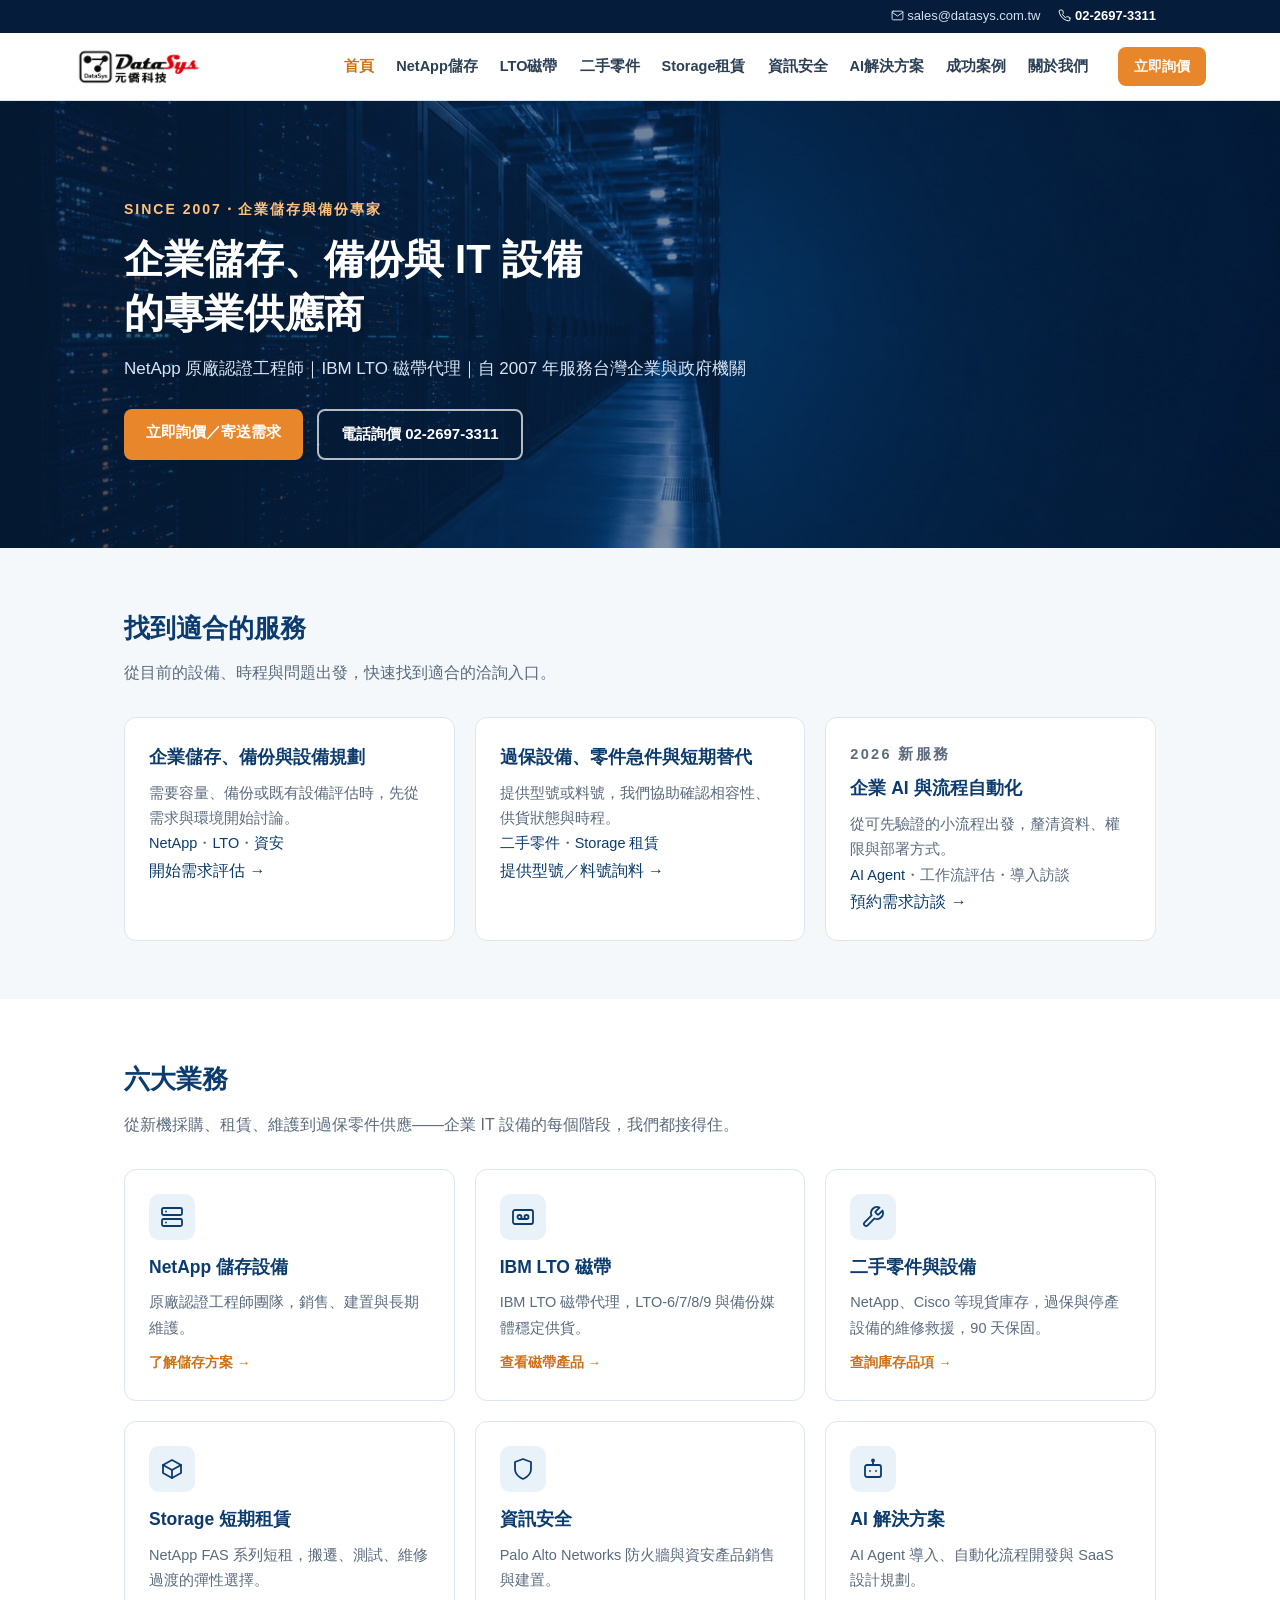
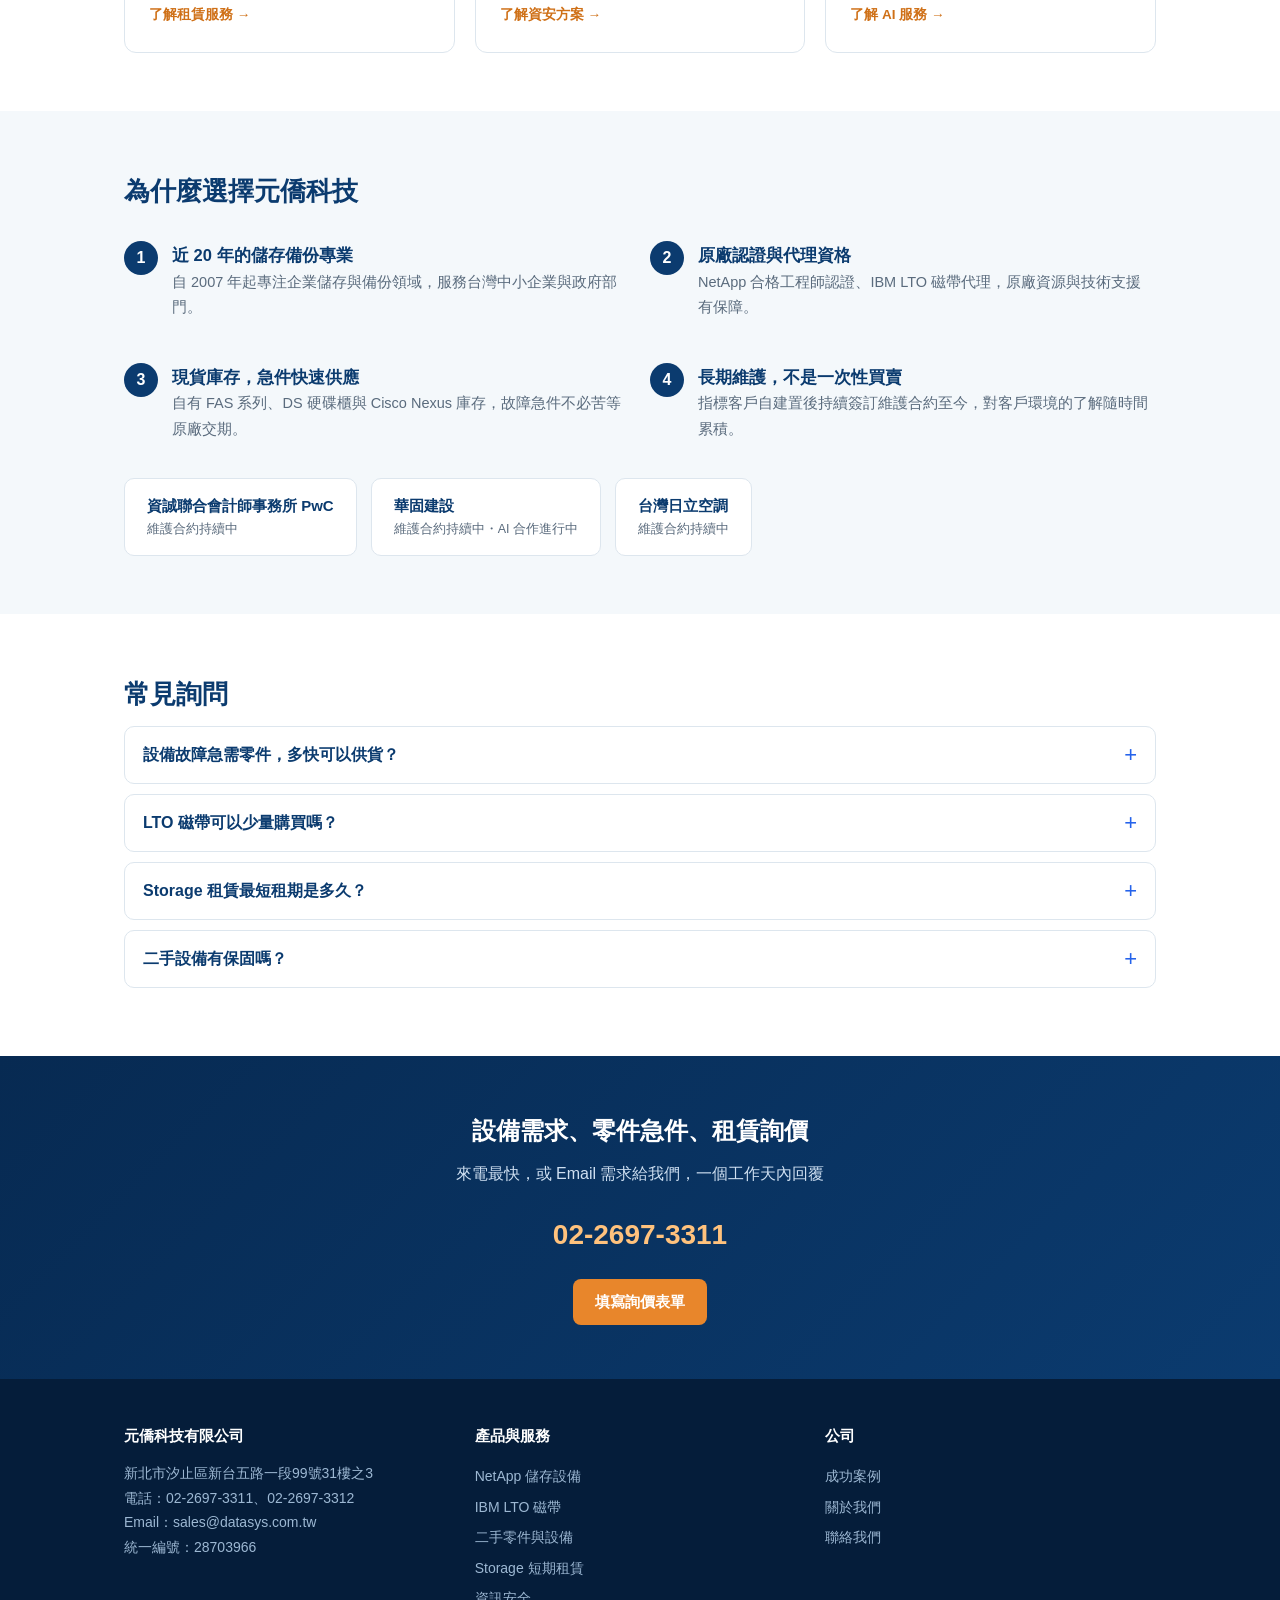
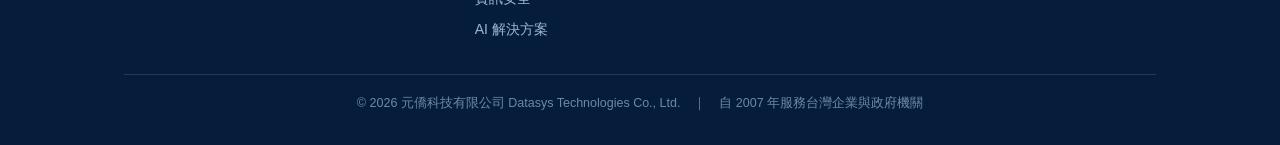
==== site/index.html @ 3d048196 "feat: add inquiry funnel and SEO foundations" ====
<!DOCTYPE html>
<html lang="zh-Hant">
<head>
<meta charset="utf-8">
<meta name="viewport" content="width=device-width,initial-scale=1">
<title>元僑科技｜NetApp 儲存、IBM LTO 磁帶、二手伺服器零件與 Storage 租賃</title>
<meta name="description" content="元僑科技自 2007 年起提供 NetApp 儲存設備、IBM LTO 磁帶與 Palo Alto Networks 資安產品，並供應二手零件與 NetApp FAS 短期租賃。詢價專線 02-2697-3311。">
<link rel="stylesheet" href="style.css">
<link rel="canonical" href="https://www.datasys.com.tw/">
</head>
<body>
<header>
<div class="topbar"><div class="wrap"><span><svg class="i" viewBox="0 0 24 24" fill="none" stroke="currentColor" stroke-width="1.8" stroke-linecap="round" stroke-linejoin="round"><rect x="2" y="4" width="20" height="16" rx="2"/><path d="m22 6-10 7L2 6"/></svg> sales@datasys.com.tw</span><a href="tel:0226973311"><svg class="i" viewBox="0 0 24 24" fill="none" stroke="currentColor" stroke-width="1.8" stroke-linecap="round" stroke-linejoin="round"><path d="M22 16.9v3a2 2 0 0 1-2.2 2 19.8 19.8 0 0 1-8.6-3.1 19.5 19.5 0 0 1-6-6A19.8 19.8 0 0 1 2.1 4.2 2 2 0 0 1 4.1 2h3a2 2 0 0 1 2 1.7c.1 1 .4 2 .7 2.9a2 2 0 0 1-.5 2.1L8.1 9.9a16 16 0 0 0 6 6l1.2-1.2a2 2 0 0 1 2.1-.5c.9.3 1.9.6 2.9.7a2 2 0 0 1 1.7 2z"/></svg> 02-2697-3311</a></div></div>
<div class="navrow">
  <a class="logo" href="index.html" aria-label="元僑科技首頁"><img src="image/datasys-logo.png" alt="元僑科技 DataSys" width="130"></a>
  <nav><a href="index.html" class="on">首頁</a><a href="netapp.html" class="">NetApp儲存</a><a href="lto.html" class="">LTO磁帶</a><a href="parts.html" class="">二手零件</a><a href="rental.html" class="">Storage租賃</a><a href="security.html" class="">資訊安全</a><a href="ai.html" class="">AI解決方案</a><a href="cases.html" class="">成功案例</a><a href="about.html" class="">關於我們</a></nav>
  <button class="burger" aria-label="開啟選單" onclick="this.closest('header').querySelector('nav').classList.toggle('open')"><svg class="i" viewBox="0 0 24 24" fill="none" stroke="currentColor" stroke-width="1.8" stroke-linecap="round" stroke-linejoin="round"><path d="M4 6h16M4 12h16M4 18h16"/></svg></button>
  <a class="btn sm" href="contact.html">立即詢價</a>
</div>
</header>

<section class="hero hero-home"><div class="wrap">
<p class="kicker">SINCE 2007・企業儲存與備份專家</p>
<h1>企業儲存、備份與 IT 設備<br>的專業供應商</h1>
<p class="lead">NetApp 原廠認證工程師｜IBM LTO 磁帶代理｜自 2007 年服務台灣企業與政府機關</p>
<div class="cta-row"><a class="btn" data-track-cta data-cta-location="hero" href="contact.html">立即詢價／寄送需求</a><a class="btn ghost" data-cta-location="hero" href="tel:0226973311">電話詢價 02-2697-3311</a></div>
</div></section>

<section class="sec soft"><div class="wrap"><h2>找到適合的服務</h2><p class="sub">從目前的設備、時程與問題出發，快速找到適合的洽詢入口。</p><div class="grid g3">
<article class="card"><h3>企業儲存、備份與設備規劃</h3><p>需要容量、備份或既有設備評估時，先從需求與環境開始討論。</p><p><a href="netapp.html">NetApp</a>・<a href="lto.html">LTO</a>・<a href="security.html">資安</a></p><a class="more" href="contact.html?service=netapp" data-track-cta data-service="netapp">開始需求評估 →</a></article>
<article class="card"><h3>過保設備、零件急件與短期替代</h3><p>提供型號或料號，我們協助確認相容性、供貨狀態與時程。</p><p><a href="parts.html">二手零件</a>・<a href="rental.html">Storage 租賃</a></p><a class="more" href="contact.html?service=parts" data-track-cta data-service="parts">提供型號／料號詢料 →</a></article>
<article class="card"><p class="eyebrow">2026 新服務</p><h3>企業 AI 與流程自動化</h3><p>從可先驗證的小流程出發，釐清資料、權限與部署方式。</p><p><a href="ai.html">AI Agent</a>・工作流評估・導入訪談</p><a class="more" href="contact.html?service=ai" data-track-cta data-service="ai">預約需求訪談 →</a></article>
</div></div></section>

<section class="sec"><div class="wrap">
<h2>六大業務</h2><p class="sub">從新機採購、租賃、維護到過保零件供應——企業 IT 設備的每個階段，我們都接得住。</p>
<div class="grid g3">
<a class="card" href="netapp.html"><div class="ico"><svg class="i" viewBox="0 0 24 24" fill="none" stroke="currentColor" stroke-width="1.8" stroke-linecap="round" stroke-linejoin="round"><rect x="2" y="3" width="20" height="7" rx="1.5"/><rect x="2" y="14" width="20" height="7" rx="1.5"/><path d="M6 6.5h.01M6 17.5h.01"/></svg></div><h3>NetApp 儲存設備</h3><p>原廠認證工程師團隊，銷售、建置與長期維護。</p><span class="more">了解儲存方案 →</span></a>
<a class="card" href="lto.html"><div class="ico"><svg class="i" viewBox="0 0 24 24" fill="none" stroke="currentColor" stroke-width="1.8" stroke-linecap="round" stroke-linejoin="round"><rect x="2" y="5" width="20" height="14" rx="2"/><circle cx="8.5" cy="12" r="2"/><circle cx="15.5" cy="12" r="2"/><path d="M8.5 14h7"/></svg></div><h3>IBM LTO 磁帶</h3><p>IBM LTO 磁帶代理，LTO-6/7/8/9 與備份媒體穩定供貨。</p><span class="more">查看磁帶產品 →</span></a>
<a class="card" href="parts.html"><div class="ico"><svg class="i" viewBox="0 0 24 24" fill="none" stroke="currentColor" stroke-width="1.8" stroke-linecap="round" stroke-linejoin="round"><path d="M14.7 6.3a1 1 0 0 0 0 1.4l1.6 1.6a1 1 0 0 0 1.4 0l3.77-3.77a6 6 0 0 1-7.94 7.94l-6.91 6.91a2.12 2.12 0 0 1-3-3l6.91-6.91a6 6 0 0 1 7.94-7.94l-3.76 3.76z"/></svg></div><h3>二手零件與設備</h3><p>NetApp、Cisco 等現貨庫存，過保與停產設備的維修救援，90 天保固。</p><span class="more">查詢庫存品項 →</span></a>
<a class="card" href="rental.html"><div class="ico"><svg class="i" viewBox="0 0 24 24" fill="none" stroke="currentColor" stroke-width="1.8" stroke-linecap="round" stroke-linejoin="round"><path d="m21 8-9-5-9 5v8l9 5 9-5V8z"/><path d="m3 8 9 5 9-5"/><path d="M12 13v8"/></svg></div><h3>Storage 短期租賃</h3><p>NetApp FAS 系列短租，搬遷、測試、維修過渡的彈性選擇。</p><span class="more">了解租賃服務 →</span></a>
<a class="card" href="security.html"><div class="ico"><svg class="i" viewBox="0 0 24 24" fill="none" stroke="currentColor" stroke-width="1.8" stroke-linecap="round" stroke-linejoin="round"><path d="M12 22s8-3 8-10V5l-8-3-8 3v7c0 7 8 10 8 10z"/></svg></div><h3>資訊安全</h3><p>Palo Alto Networks 防火牆與資安產品銷售與建置。</p><span class="more">了解資安方案 →</span></a>
<a class="card" href="ai.html"><div class="ico"><svg class="i" viewBox="0 0 24 24" fill="none" stroke="currentColor" stroke-width="1.8" stroke-linecap="round" stroke-linejoin="round"><rect x="4" y="8" width="16" height="12" rx="2"/><path d="M12 8V4.5"/><circle cx="12" cy="3.5" r="1"/><path d="M9 14h.01M15 14h.01"/></svg></div><h3>AI 解決方案</h3><p>AI Agent 導入、自動化流程開發與 SaaS 設計規劃。</p><span class="more">了解 AI 服務 →</span></a>
</div></div></section>

<section class="sec soft"><div class="wrap">
<h2>為什麼選擇元僑科技</h2>
<div class="grid g2" style="margin-top:26px">
<div class="feat"><div class="n">1</div><div><h3>近 20 年的儲存備份專業</h3><p>自 2007 年起專注企業儲存與備份領域，服務台灣中小企業與政府部門。</p></div></div>
<div class="feat"><div class="n">2</div><div><h3>原廠認證與代理資格</h3><p>NetApp 合格工程師認證、IBM LTO 磁帶代理，原廠資源與技術支援有保障。</p></div></div>
<div class="feat"><div class="n">3</div><div><h3>現貨庫存，急件快速供應</h3><p>自有 FAS 系列、DS 硬碟櫃與 Cisco Nexus 庫存，故障急件不必苦等原廠交期。</p></div></div>
<div class="feat"><div class="n">4</div><div><h3>長期維護，不是一次性買賣</h3><p>指標客戶自建置後持續簽訂維護合約至今，對客戶環境的了解隨時間累積。</p></div></div>
</div>
<div class="badge-row" style="margin-top:14px">
<div class="badge">資誠聯合會計師事務所 PwC<small>維護合約持續中</small></div>
<div class="badge">華固建設<small>維護合約持續中・AI 合作進行中</small></div>
<div class="badge">台灣日立空調<small>維護合約持續中</small></div>
</div></div></section>

<section class="sec"><div class="wrap">
<h2>常見詢問</h2>
<details class="faq"><summary>設備故障急需零件，多快可以供貨？</summary><p>庫存與供貨時間依型號、數量與當期庫存而定。請來電提供設備型號或零件編號，我們會盡快回覆庫存與交期。</p></details>
<details class="faq"><summary>LTO 磁帶可以少量購買嗎？</summary><p>最低訂購量依磁帶世代與當期供貨條件而定，請提供規格與數量，我們會協助確認。</p></details>
<details class="faq"><summary>Storage 租賃最短租期是多久？</summary><p>最短租期 30 天，安裝設定費另計，詳見 <a href="rental.html">租賃服務</a>。</p></details>
<details class="faq"><summary>二手設備有保固嗎？</summary><p>有。二手零件與設備自交貨日起算 90 天內故障免費更換。</p></details>
</div></section>
<section class="cta-band"><div class="wrap">
<h2>設備需求、零件急件、租賃詢價</h2>
<p>來電最快，或 Email 需求給我們，一個工作天內回覆</p>
<a class="phone" href="tel:0226973311">02-2697-3311</a>
<a class="btn" href="contact.html">填寫詢價表單</a>
</div></section>
<footer><div class="wrap"><div class="grid g3">
<div><h4>元僑科技有限公司</h4>
<p>新北市汐止區新台五路一段99號31樓之3<br>電話：02-2697-3311、02-2697-3312<br>Email：sales@datasys.com.tw<br>統一編號：28703966</p></div>
<div><h4>產品與服務</h4><a href="netapp.html">NetApp 儲存設備</a><a href="lto.html">IBM LTO 磁帶</a><a href="parts.html">二手零件與設備</a><a href="rental.html">Storage 短期租賃</a><a href="security.html">資訊安全</a><a href="ai.html">AI 解決方案</a></div>
<div><h4>公司</h4><a href="cases.html">成功案例</a><a href="about.html">關於我們</a><a href="contact.html">聯絡我們</a></div>
</div><div class="copy">© 2026 元僑科技有限公司 Datasys Technologies Co., Ltd.　｜　自 2007 年服務台灣企業與政府機關</div></div></footer>
<script src="site-common.js" defer></script><script src="inquiry-form.js" defer></script>
</body>
</html>
---- site/style.css ----
:root{
  --color-navy:#0B1F3A; --color-blue:#2563EB; --color-cyan:#22D3EE; --color-ink:#111827; --color-muted:#64748B; --color-surface:#F8FAFC;
  --navy:#0b3b6f; --navy-d:#072a52; --navy-xd:#051d3a;
  --accent:#e8862b; --accent-d:#cf7017;
  --ink:#1c2b3a; --muted:#5a6b7d; --line:#dde6ee;
  --bg:#ffffff; --bg-soft:#f4f8fb;
}
*{margin:0;padding:0;box-sizing:border-box}
body{font-family:"Noto Sans TC","PingFang TC","Microsoft JhengHei",sans-serif;color:var(--ink);line-height:1.75;background:var(--bg)}
a{color:var(--navy);text-decoration:none}
img{max-width:100%}
.wrap{max-width:1080px;margin:0 auto;padding:0 24px}

/* header */
header{position:sticky;top:0;z-index:50;background:#fff;border-bottom:1px solid var(--line)}
.topbar{background:var(--navy-xd);color:#cfe0f2;font-size:13px}
.topbar .wrap{display:flex;justify-content:flex-end;gap:18px;padding:5px 24px}
.topbar a{color:#fff;font-weight:600}
.navrow{display:flex;align-items:center;gap:20px;padding:12px 24px;max-width:1180px;margin:0 auto}
.logo{display:flex;align-items:center;flex:0 0 auto;width:130px;line-height:0}
.logo img{display:block;width:100%;height:auto}
nav{margin-left:auto;display:flex;flex-wrap:wrap;gap:2px}
nav a{padding:6px 10px;font-size:14.5px;font-weight:600;color:#2b3f55;border-radius:6px}
nav a:hover{background:var(--bg-soft);color:var(--navy)}
nav a.on{color:var(--accent-d)}
svg.i{width:1em;height:1em;vertical-align:-0.125em}
.burger{display:none;background:none;border:1px solid var(--line);border-radius:8px;padding:7px 9px;color:var(--navy);cursor:pointer;margin-left:auto}
.burger svg.i{width:22px;height:22px;display:block}
.navrow{position:relative}
@media(max-width:1000px){
  .logo{width:108px}
  .burger{display:block}
  nav{display:none;position:absolute;top:100%;left:0;right:0;margin-left:0;background:#fff;flex-direction:column;gap:0;padding:8px 24px 16px;border-bottom:1px solid var(--line);box-shadow:0 14px 26px rgba(11,59,111,.10)}
  nav.open{display:flex}
  nav a{padding:13px 8px;font-size:16px;border-bottom:1px solid var(--bg-soft);border-radius:0}
}
@media(max-width:420px){.logo{width:92px}}
.btn{display:inline-block;background:var(--accent);color:#fff;font-weight:700;padding:10px 22px;border-radius:8px;font-size:15px}
.btn:hover{background:var(--accent-d)}
.btn.ghost{background:transparent;border:2px solid rgba(255,255,255,.7);color:#fff}
.btn.ghost:hover{background:rgba(255,255,255,.12)}
.btn.sm{padding:7px 16px;font-size:14px}

/* hero */
.hero{background:linear-gradient(135deg,var(--navy-d) 0%,var(--navy) 55%,#155089 100%);color:#fff;padding:72px 0 64px}
.hero.hero-home{background:linear-gradient(100deg,rgba(5,29,58,.82) 0%,rgba(7,42,82,.60) 45%,rgba(11,59,111,.22) 100%),url(image/hero-home.jpg) center/cover no-repeat;padding:96px 0 88px}
.hero.hero-ai{background:linear-gradient(100deg,rgba(5,29,58,.80) 0%,rgba(7,42,82,.55) 50%,rgba(7,42,82,.18) 100%),url(image/hero-ai.jpg) center/cover no-repeat;padding:88px 0 80px}
.hero.hero-storage{background:linear-gradient(100deg,rgba(5,29,58,.86) 0%,rgba(7,42,82,.66) 50%,rgba(11,59,111,.30) 100%),url(image/storage-closeup.jpg) center/cover no-repeat}
.hero .kicker{color:#ffc27d;font-weight:700;letter-spacing:2px;font-size:14px;margin-bottom:10px}
.hero h1{font-size:clamp(26px,4vw,40px);line-height:1.35;margin-bottom:14px}
.hero .lead{font-size:17px;color:#d7e5f4;max-width:720px;margin-bottom:26px}
.cta-row{display:flex;gap:14px;flex-wrap:wrap}
.trustline{margin-top:30px;font-size:13.5px;color:#a9c3dd;letter-spacing:.5px}

/* sections */
.sec{padding:58px 0}
.sec.soft{background:var(--bg-soft)}
.sec h2{font-size:26px;color:var(--navy);margin-bottom:8px}
.sec .sub{color:var(--muted);margin-bottom:30px;max-width:760px}
.grid{display:grid;gap:20px}
.g3{grid-template-columns:repeat(3,1fr)}
.g2{grid-template-columns:repeat(2,1fr)}
.g4{grid-template-columns:repeat(4,1fr)}
@media(max-width:860px){.g3,.g4{grid-template-columns:repeat(2,1fr)}}
@media(max-width:560px){.g3,.g2,.g4{grid-template-columns:1fr}}
.card{border:1px solid var(--line);border-radius:12px;padding:24px;background:#fff;display:block}
.ico{width:46px;height:46px;border-radius:10px;background:#e9f1f9;color:var(--navy);display:flex;align-items:center;justify-content:center;margin-bottom:12px;font-weight:800;font-size:19px}
.ico svg.i{width:24px;height:24px}
.card h3{font-size:17.5px;color:var(--navy);margin-bottom:8px}
.card p{font-size:14.5px;color:var(--muted)}
a.card:hover{border-color:var(--navy);box-shadow:0 6px 18px rgba(11,59,111,.10)}
a.card .more{display:inline-block;margin-top:10px;font-size:13.5px;font-weight:700;color:var(--accent-d)}

/* feature list */
.feat{display:flex;gap:14px;align-items:flex-start;margin-bottom:22px}
.feat .n{flex:0 0 34px;height:34px;border-radius:50%;background:var(--navy);color:#fff;display:flex;align-items:center;justify-content:center;font-weight:800}
.feat .n svg.i{width:17px;height:17px}
.feat h3{font-size:16.5px;color:var(--navy)}
.feat p{font-size:14.5px;color:var(--muted)}

/* table */
table.spec{width:100%;border-collapse:collapse;background:#fff;font-size:15px}
table.spec th{background:var(--navy);color:#fff;padding:10px 14px;text-align:left}
table.spec td{padding:10px 14px;border-bottom:1px solid var(--line)}
table.spec tr:nth-child(even) td{background:var(--bg-soft)}

/* stock list */
.stock h3{color:var(--navy);font-size:16.5px;margin:18px 0 6px}
.stock ul{list-style:none}
.stock li{padding:6px 0 6px 26px;position:relative;border-bottom:1px dashed var(--line);font-size:15px}
.stock li:before{content:"✔";color:var(--accent-d);position:absolute;left:2px;font-weight:700}

/* faq */
details.faq{background:#fff;border:1px solid var(--line);border-radius:10px;margin-bottom:10px;padding:0 18px}
details.faq summary{cursor:pointer;font-weight:700;padding:14px 0;color:var(--navy);list-style-position:inside}
details.faq p{padding:0 0 16px;color:var(--muted);font-size:14.5px}

/* badges / clients */
.badge-row{display:flex;gap:14px;flex-wrap:wrap;margin-top:6px}
.badge{background:#fff;border:1px solid var(--line);border-radius:10px;padding:14px 22px;font-weight:700;color:var(--navy);font-size:15px}
.badge small{display:block;font-weight:500;color:var(--muted);font-size:12.5px}

/* product showcase */
.prodshot{display:grid;grid-template-columns:1fr 1.1fr;gap:36px;align-items:center}
.prodshot .shot{background:#fff;border:1px solid var(--line);border-radius:14px;padding:14px;display:flex;align-items:center;justify-content:center}
.prodshot .shot img{max-width:100%;max-height:340px;border-radius:8px}
.prodshot ul{list-style:none;margin:14px 0 20px}
.prodshot li{padding:7px 0 7px 26px;position:relative;font-size:15px}
.prodshot li:before{content:"✔";color:var(--accent-d);position:absolute;left:2px;font-weight:700}
@media(max-width:760px){.prodshot{grid-template-columns:1fr}}

/* guarantee highlight */
.promise{background:linear-gradient(135deg,#fff7ee,#ffefdd);border:2px solid var(--accent);border-radius:14px;padding:26px 30px;margin:26px 0}
.promise strong{color:var(--accent-d);font-size:19px}

/* case */
.case{background:#fff;border:1px solid var(--line);border-left:5px solid var(--navy);border-radius:10px;padding:26px 30px;margin-bottom:22px}
.case h3{color:var(--navy);font-size:19px}
.case .tag{display:inline-block;background:var(--bg-soft);color:var(--muted);font-size:12.5px;padding:2px 10px;border-radius:99px;margin:6px 0 12px}
.case p{font-size:14.5px;color:var(--ink)}
.case .ok{color:#1a7a3c;font-weight:700;font-size:14px;margin-top:10px}

/* timeline */
.tl{list-style:none;border-left:3px solid var(--navy);margin-left:8px}
.tl li{padding:0 0 22px 24px;position:relative}
.tl li:before{content:"";width:13px;height:13px;border-radius:50%;background:var(--accent);position:absolute;left:-8px;top:7px}
.tl b{color:var(--navy);font-size:16px;display:block}

/* cta band */
.cta-band{background:linear-gradient(135deg,var(--navy-d),var(--navy));color:#fff;text-align:center;padding:54px 0}
.cta-band h2{font-size:24px;margin-bottom:8px}
.cta-band p{color:#cfe0f2;margin-bottom:22px}
.cta-band .phone{font-size:28px;font-weight:800;color:#ffc27d;display:block;margin:10px 0 20px}

/* footer */
footer{background:var(--navy-xd);color:#9db8d3;padding:44px 0 30px;font-size:14px}
footer .grid{align-items:start}
footer h4{color:#fff;font-size:15px;margin-bottom:12px}
footer a{color:#9db8d3;display:block;padding:3px 0}
footer a:hover{color:#fff}
.copy{border-top:1px solid rgba(255,255,255,.12);margin-top:30px;padding-top:18px;text-align:center;font-size:12.5px;color:#6e88a5}


/* contact form */
.form{background:#fff;border:1px solid var(--line);border-radius:14px;padding:30px}
.form label{display:block;font-weight:700;font-size:14px;margin:14px 0 4px;color:var(--navy)}
.form input,.form select,.form textarea{width:100%;padding:10px 12px;border:1px solid var(--line);border-radius:8px;font-size:15px;font-family:inherit}
.form textarea{min-height:110px}
.info-list{list-style:none;font-size:15.5px}
.info-list li{padding:9px 0;border-bottom:1px dashed var(--line)}
.info-list b{color:var(--navy);margin-right:10px}
.line-contact{display:flex;align-items:center;gap:10px}
.line-contact b{margin-right:0;white-space:nowrap}
.line-add-button{display:inline-block;width:160px;height:52px;overflow:hidden;flex:0 0 auto;border-radius:9px;box-shadow:0 2px 6px rgba(6,199,85,.18)}
.line-add-button:focus-visible{outline:3px solid #06c755;outline-offset:3px}
.line-add-button img{display:block;width:224px;max-width:none;height:auto;transform:translate(-32px,-49px)}
.map-ph{background:var(--bg-soft);border:1px dashed var(--line);border-radius:12px;height:220px;display:flex;align-items:center;justify-content:center;color:var(--muted);margin-top:18px}

/* Parts inquiry landing page */
.parts-hero{min-height:640px;display:flex;align-items:center;padding:82px 0;background:linear-gradient(105deg,rgba(11,31,58,.96),rgba(11,31,58,.86) 58%,rgba(11,31,58,.72)),url(image/storage-closeup.jpg) center/cover no-repeat}
.parts-hero .wrap{width:100%}
.parts-hero .kicker,.parts-cta .eyebrow{color:#22d3ee}
.parts-hero h1{max-width:900px;font-size:clamp(30px,4.25vw,46px);line-height:1.42;letter-spacing:.01em}
.parts-hero .lead{max-width:760px;color:#e2e8f0;font-size:17px;line-height:1.9}
.parts-hero .btn,.parts-form .submit-btn,.parts-cta .btn{background:#2563eb;color:#fff}
.parts-hero .btn:hover,.parts-form .submit-btn:hover,.parts-cta .btn:hover{background:#1d4ed8}
.parts-hero .btn.ghost{border-color:rgba(255,255,255,.72);background:transparent}
.parts-hero .btn.ghost:hover{background:rgba(255,255,255,.12)}
.section-heading{max-width:780px;margin-bottom:28px}
.section-heading h2{margin:0 0 8px;color:#0b1f3a}
.section-heading .sub{margin:0;max-width:none}
.eyebrow{color:#2563eb;font-size:12px;font-weight:800;letter-spacing:.16em;margin-bottom:6px}
.inquiry-section{background:#f8fafc;padding-top:64px;padding-bottom:54px}
.parts-form{max-width:900px;margin:0 auto;padding:30px;background:#fff;border:1px solid #dbe4ef;box-shadow:0 16px 42px rgba(11,31,58,.08)}
.form-grid{display:grid;grid-template-columns:repeat(2,minmax(0,1fr));column-gap:20px;row-gap:4px}
.parts-form .field{min-width:0}
.parts-form .field-wide{grid-column:1/-1}
.parts-form label{margin:12px 0 6px;color:#111827}
.parts-form label span{margin-left:5px;color:#b42318;font-size:12px}
.parts-form input,.parts-form select,.parts-form textarea{min-height:46px;border-color:#cbd5e1;color:#111827;background:#fff}
.parts-form input:focus,.parts-form select:focus,.parts-form textarea:focus{outline:3px solid rgba(37,99,235,.18);border-color:#2563eb}
.parts-form textarea{min-height:112px;resize:vertical}
.submit-btn{width:100%;min-height:50px;margin-top:22px;cursor:pointer;border:0;font:inherit}
.privacy-note{margin-top:12px;color:#64748b;font-size:12.5px;line-height:1.7}
.form-status{min-height:0;margin-top:0;font-size:14px;font-weight:700}
.form-status:not(:empty){margin-top:12px;padding:12px 14px;border-radius:8px;background:#ecfdf3;color:#067647}
.form-status.is-error:not(:empty){background:#fef3f2;color:#b42318}
.form-intro{font-size:14px;color:var(--muted);margin:4px 0 12px}.form-intro span,.form label span{color:#b42318;font-size:12px}.field-wide .service-fields{display:contents}.hp-field{position:absolute;left:-9999px;opacity:0;pointer-events:none}.submit-btn:disabled{opacity:.65;cursor:wait}.form input:invalid:not(:placeholder-shown),.form textarea:invalid:not(:placeholder-shown){border-color:#b42318}.inquiry-form{max-width:900px;margin:0 auto}.inquiry-form .form-grid{display:grid;grid-template-columns:repeat(2,minmax(0,1fr));gap:4px 20px}.inquiry-form .field-wide{grid-column:1/-1}.inquiry-form .service-fields{grid-column:1/-1;display:grid;grid-template-columns:repeat(2,minmax(0,1fr));gap:4px 20px}.inquiry-form .service-fields:empty{display:none}.sticky-cta{display:none}
.trust-section{padding-top:8px;padding-bottom:58px;background:#f8fafc}
.trust-grid{gap:16px}
.trust-card{padding:22px 22px 24px;background:#fff;border:1px solid #e2e8f0;border-radius:12px}
.line-icon{width:42px;height:42px;margin-bottom:14px;color:#2563eb}
.line-icon svg{width:100%;height:100%;fill:none;stroke:currentColor;stroke-width:1.6;stroke-linecap:round;stroke-linejoin:round}
.trust-card h3{font-size:17px;color:#0b1f3a;margin-bottom:5px}
.trust-card p{font-size:14px;color:#64748b;line-height:1.7}
.stock-section{background:#fff}
.stock-cards{gap:18px}
.stock-card{border:1px solid #dbe4ef;border-radius:12px;padding:22px;background:#fff}
.stock-card h3{margin:0 0 8px;color:#0b1f3a;font-size:18px}
.stock-card ul{padding-left:20px;color:#334155}
.stock-card li{padding:4px 0;font-size:14.5px}
.stock-help{margin-top:14px;padding-top:12px;border-top:1px solid #e2e8f0;color:#2563eb;font-size:13px;font-weight:700}
.scenario-grid{margin-top:22px}
.scenario-grid .feat{margin:0;padding:18px;background:#fff;border:1px solid #e2e8f0;border-radius:12px}
.scenario-grid .feat .n{background:#eaf2ff;color:#2563eb}
.service-section{background:#fff}
.service-grid{margin-top:22px}
.service-grid .card{padding:24px;background:#f8fafc;border-color:#e2e8f0}
.step-number{color:#2563eb;font-size:14px;font-weight:800;letter-spacing:.1em;margin-bottom:12px}
.warranty-section{padding:58px 0;background:#0b1f3a;color:#e2e8f0}
.warranty-inner{display:flex;align-items:center;justify-content:space-between;gap:32px}
.warranty-inner>div:first-child{max-width:820px}
.warranty-inner .eyebrow{color:#22d3ee}
.warranty-inner h2{margin:0 0 12px;color:#fff;font-size:clamp(23px,3vw,30px);line-height:1.45}
.warranty-inner p{font-size:15px;line-height:1.9}
.warranty-inner .warranty-note{margin-top:14px;color:#b6c5d8;font-size:13px}
.warranty-mark{width:82px;height:82px;flex:0 0 auto;color:#22d3ee;opacity:.92}
.warranty-mark svg{width:100%;height:100%;fill:none;stroke:currentColor;stroke-width:1.5;stroke-linecap:round;stroke-linejoin:round}
.faq-section{background:#f8fafc}
.faq-section .faq{max-width:900px;margin:0 auto 10px;padding:0 18px;background:#fff}
.faq-section .section-heading{max-width:900px;margin:0 auto 24px}
.faq summary{min-height:52px;display:flex;align-items:center;list-style:none;padding:12px 22px 12px 0;position:relative}
.faq summary::-webkit-details-marker{display:none}
.faq summary:after{content:"+";position:absolute;right:0;color:#2563eb;font-size:22px;font-weight:400}
.faq[open] summary:after{content:"−"}
.faq summary:focus-visible{outline:3px solid rgba(37,99,235,.3);outline-offset:2px}
.faq-section .faq p{padding-bottom:17px}
.parts-cta{background:linear-gradient(135deg,#0b1f3a,#123761);padding:54px 0}
.parts-cta h2{max-width:760px;margin:0 auto 8px;font-size:clamp(23px,3vw,30px);line-height:1.5}
.parts-cta p{max-width:720px;margin:0 auto 18px}
.parts-cta .phone{color:#22d3ee}
@media(max-width:760px){.parts-hero{min-height:0;padding:64px 0 54px}.parts-hero .desktop-break{display:none}.parts-hero h1{font-size:clamp(29px,7vw,38px);line-height:1.42}.parts-hero .lead{font-size:16px}.parts-hero .cta-row{display:grid;grid-template-columns:1fr;gap:10px}.parts-hero .cta-row .btn{text-align:center;min-height:48px}.form-grid{grid-template-columns:1fr}.parts-form .field-wide{grid-column:auto}.parts-form{padding:20px}.warranty-inner{align-items:flex-start}.warranty-mark{width:54px;height:54px}}
@media(max-width:420px){.wrap{padding-left:18px;padding-right:18px}.parts-hero{padding:52px 0 44px}.parts-hero h1{font-size:28px}.sec{padding:46px 0}.parts-form{padding:17px}.parts-cta .phone{font-size:25px}.warranty-mark{display:none}}
@media(max-width:767px){body{padding-bottom:76px}.topbar .wrap{justify-content:center}.topbar span{display:none}.navrow>.btn.sm{display:none}.btn,.burger,nav a{min-height:44px;display:inline-flex;align-items:center;justify-content:center}.inquiry-form .form-grid,.inquiry-form .service-fields{grid-template-columns:1fr}.inquiry-form .field-wide{grid-column:auto}.sticky-cta{display:grid;grid-template-columns:1fr 1fr;position:fixed;z-index:60;bottom:0;left:0;right:0;background:#fff;border-top:1px solid var(--line);padding:8px 12px calc(8px + env(safe-area-inset-bottom));gap:10px;box-shadow:0 -4px 16px rgba(11,31,58,.12)}.sticky-cta a{min-height:44px;text-align:center;border-radius:8px;font-weight:700;display:flex;align-items:center;justify-content:center}.sticky-cta .call{background:var(--navy);color:#fff}.sticky-cta .request{background:var(--accent);color:#fff}}
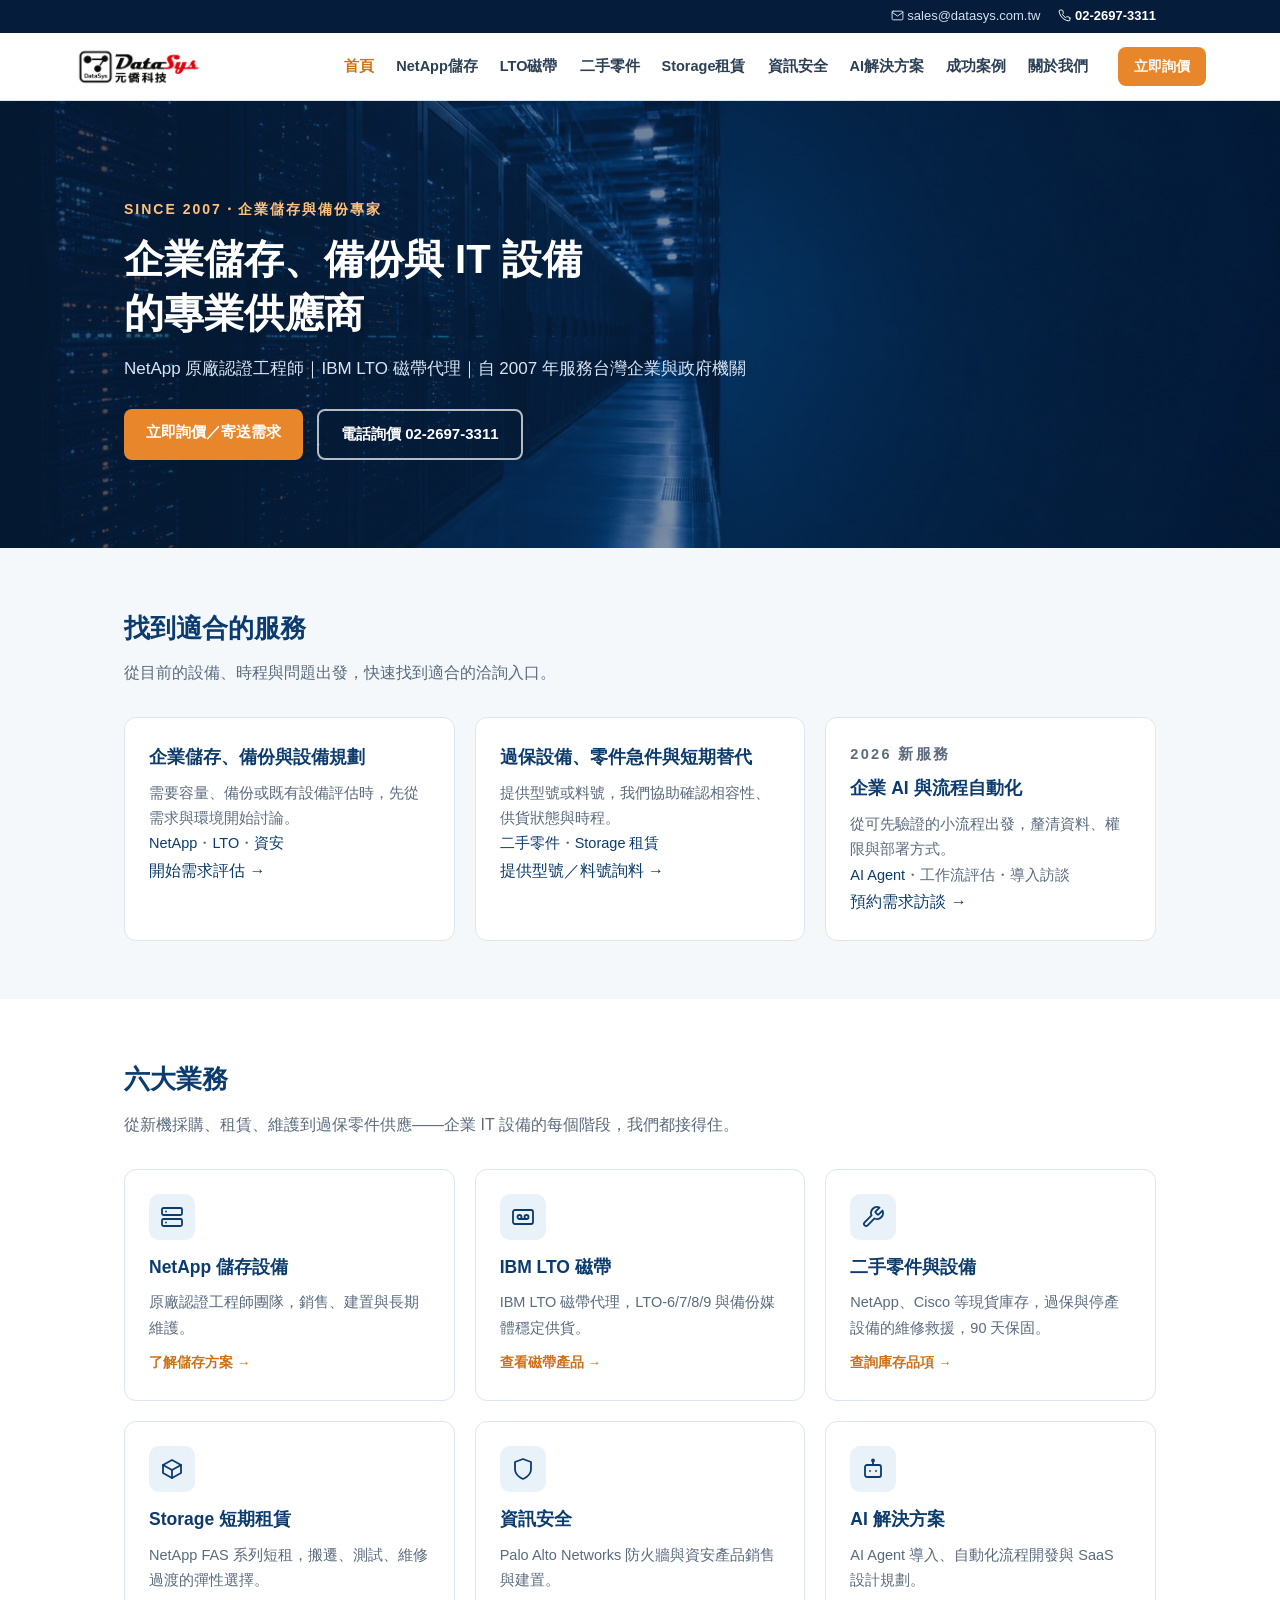
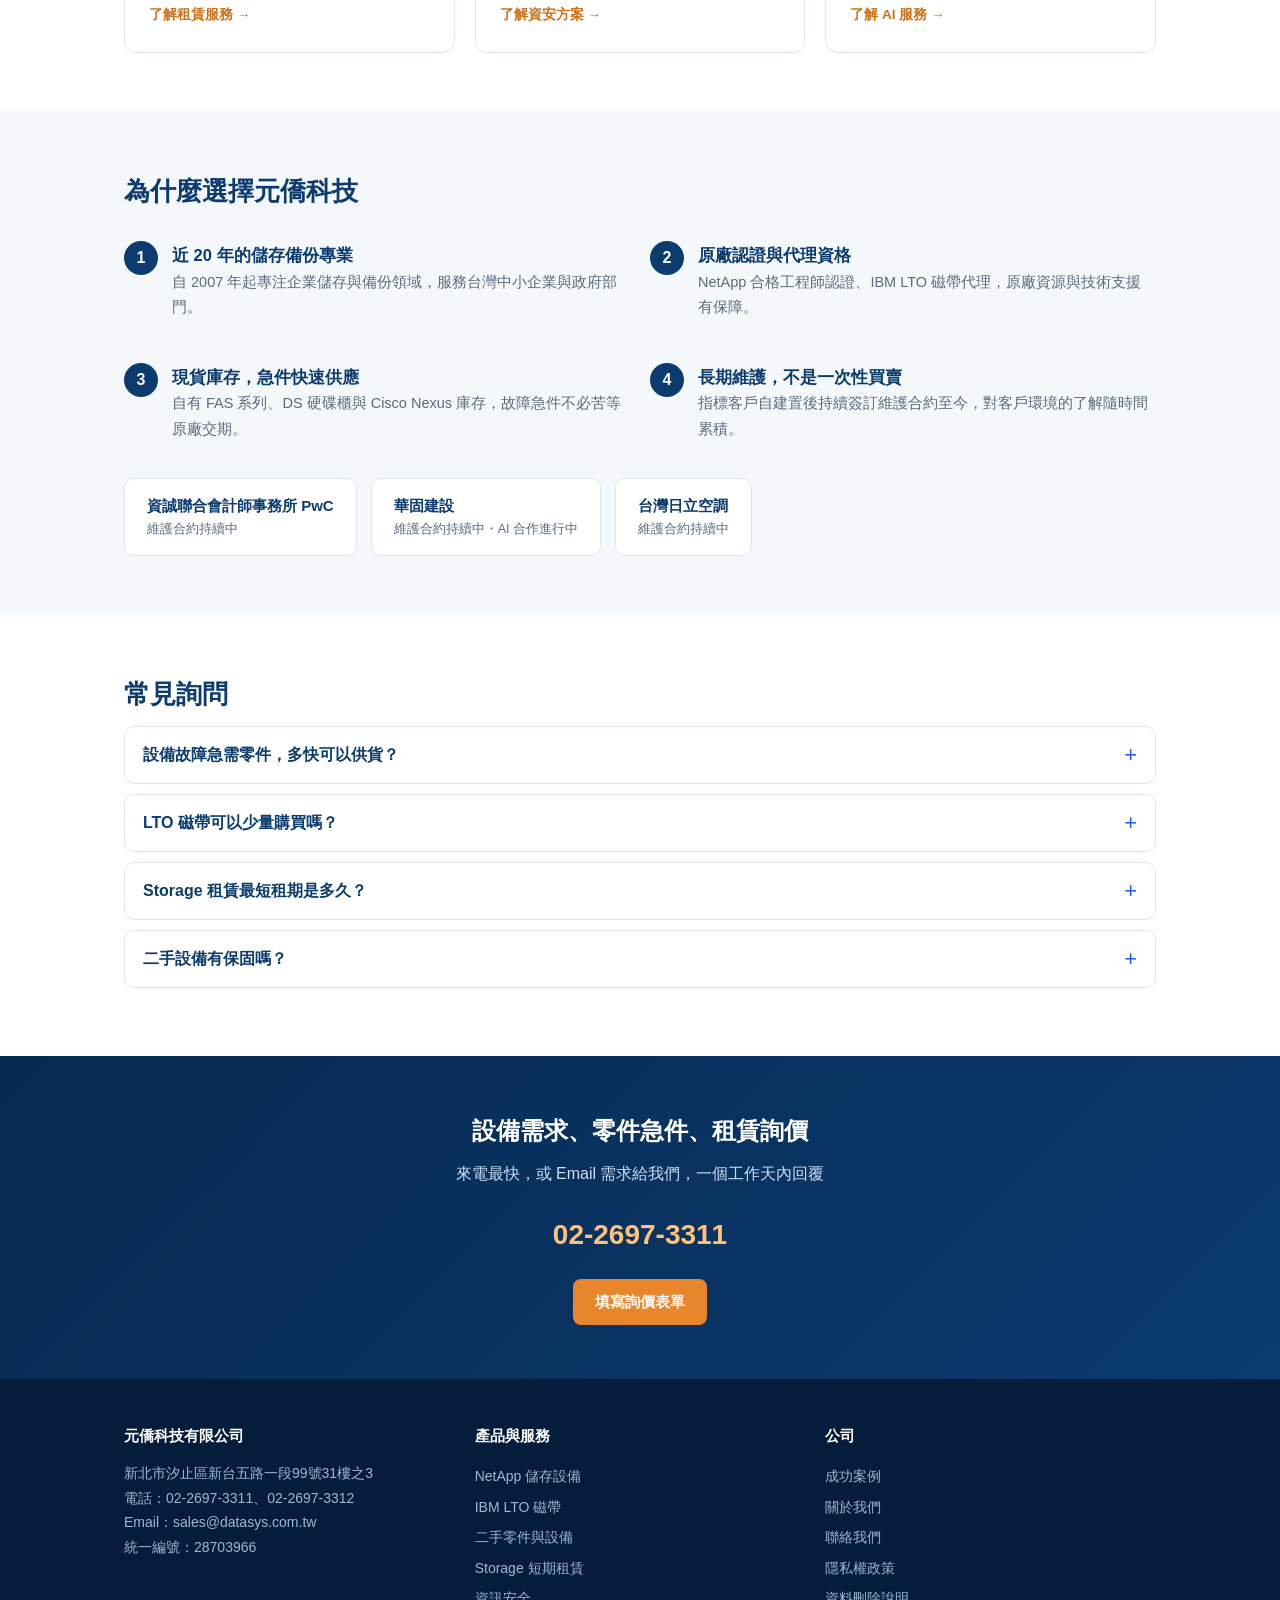
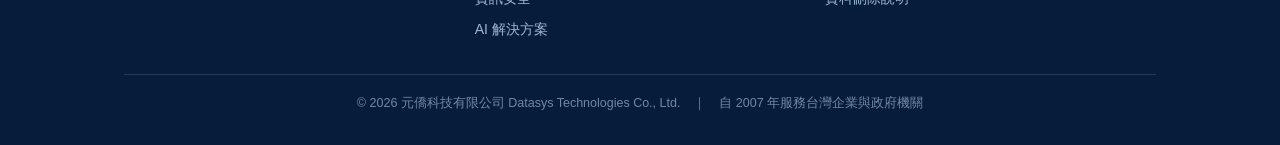
==== commit 5b7763c6: "Bust cache for mobile menu script" ====
--- a/site/index.html
+++ b/site/index.html
@@ -76,6 +76,6 @@
 <div><h4>產品與服務</h4><a href="netapp.html">NetApp 儲存設備</a><a href="lto.html">IBM LTO 磁帶</a><a href="parts.html">二手零件與設備</a><a href="rental.html">Storage 短期租賃</a><a href="security.html">資訊安全</a><a href="ai.html">AI 解決方案</a></div>
 <div><h4>公司</h4><a href="cases.html">成功案例</a><a href="about.html">關於我們</a><a href="contact.html">聯絡我們</a></div>
 </div><div class="copy">© 2026 元僑科技有限公司 Datasys Technologies Co., Ltd.　｜　自 2007 年服務台灣企業與政府機關</div></div></footer>
-<script src="site-common.js" defer></script><script src="inquiry-form.js" defer></script>
+<script src="site-common.js?v=20261018.2" defer></script><script src="inquiry-form.js" defer></script>
 </body>
 </html>
--- a/site/style.css
+++ b/site/style.css
@@ -139,6 +139,23 @@
 footer a{color:#9db8d3;display:block;padding:3px 0}
 footer a:hover{color:#fff}
 .copy{border-top:1px solid rgba(255,255,255,.12);margin-top:30px;padding-top:18px;text-align:center;font-size:12.5px;color:#6e88a5}
+
+/* Legal pages */
+.legal-hero{padding:62px 0 54px}
+.legal-hero .kicker{margin-bottom:8px}
+.legal-hero h1{margin-bottom:10px}
+.legal-updated{color:#d7e5f4;font-size:15px}
+.legal-content{max-width:800px;margin:0 auto}
+.legal-content h2{font-size:21px;margin:40px 0 12px;color:var(--navy)}
+.legal-content h2:first-child{margin-top:0}
+.legal-content p,.legal-content li{font-size:16px;color:var(--ink)}
+.legal-content p{margin:0 0 16px}
+.legal-content ol{margin:0 0 16px;padding-left:1.55em}
+.legal-content li{padding-left:4px;margin:7px 0}
+.legal-content .legal-note{background:#fff7ee;border-left:4px solid var(--accent);border-radius:0 8px 8px 0;padding:14px 18px;margin:0 0 28px;color:#62401e;font-size:14px}
+.legal-content .legal-contact{background:var(--bg-soft);border:1px solid var(--line);border-radius:10px;padding:20px 22px;margin-top:14px}
+.legal-content .legal-contact p:last-child{margin-bottom:0}
+@media(max-width:560px){.legal-hero{padding:48px 0 42px}.legal-content h2{font-size:19px;margin-top:32px}.legal-content p,.legal-content li{font-size:15.5px}}
 
 
 /* contact form */
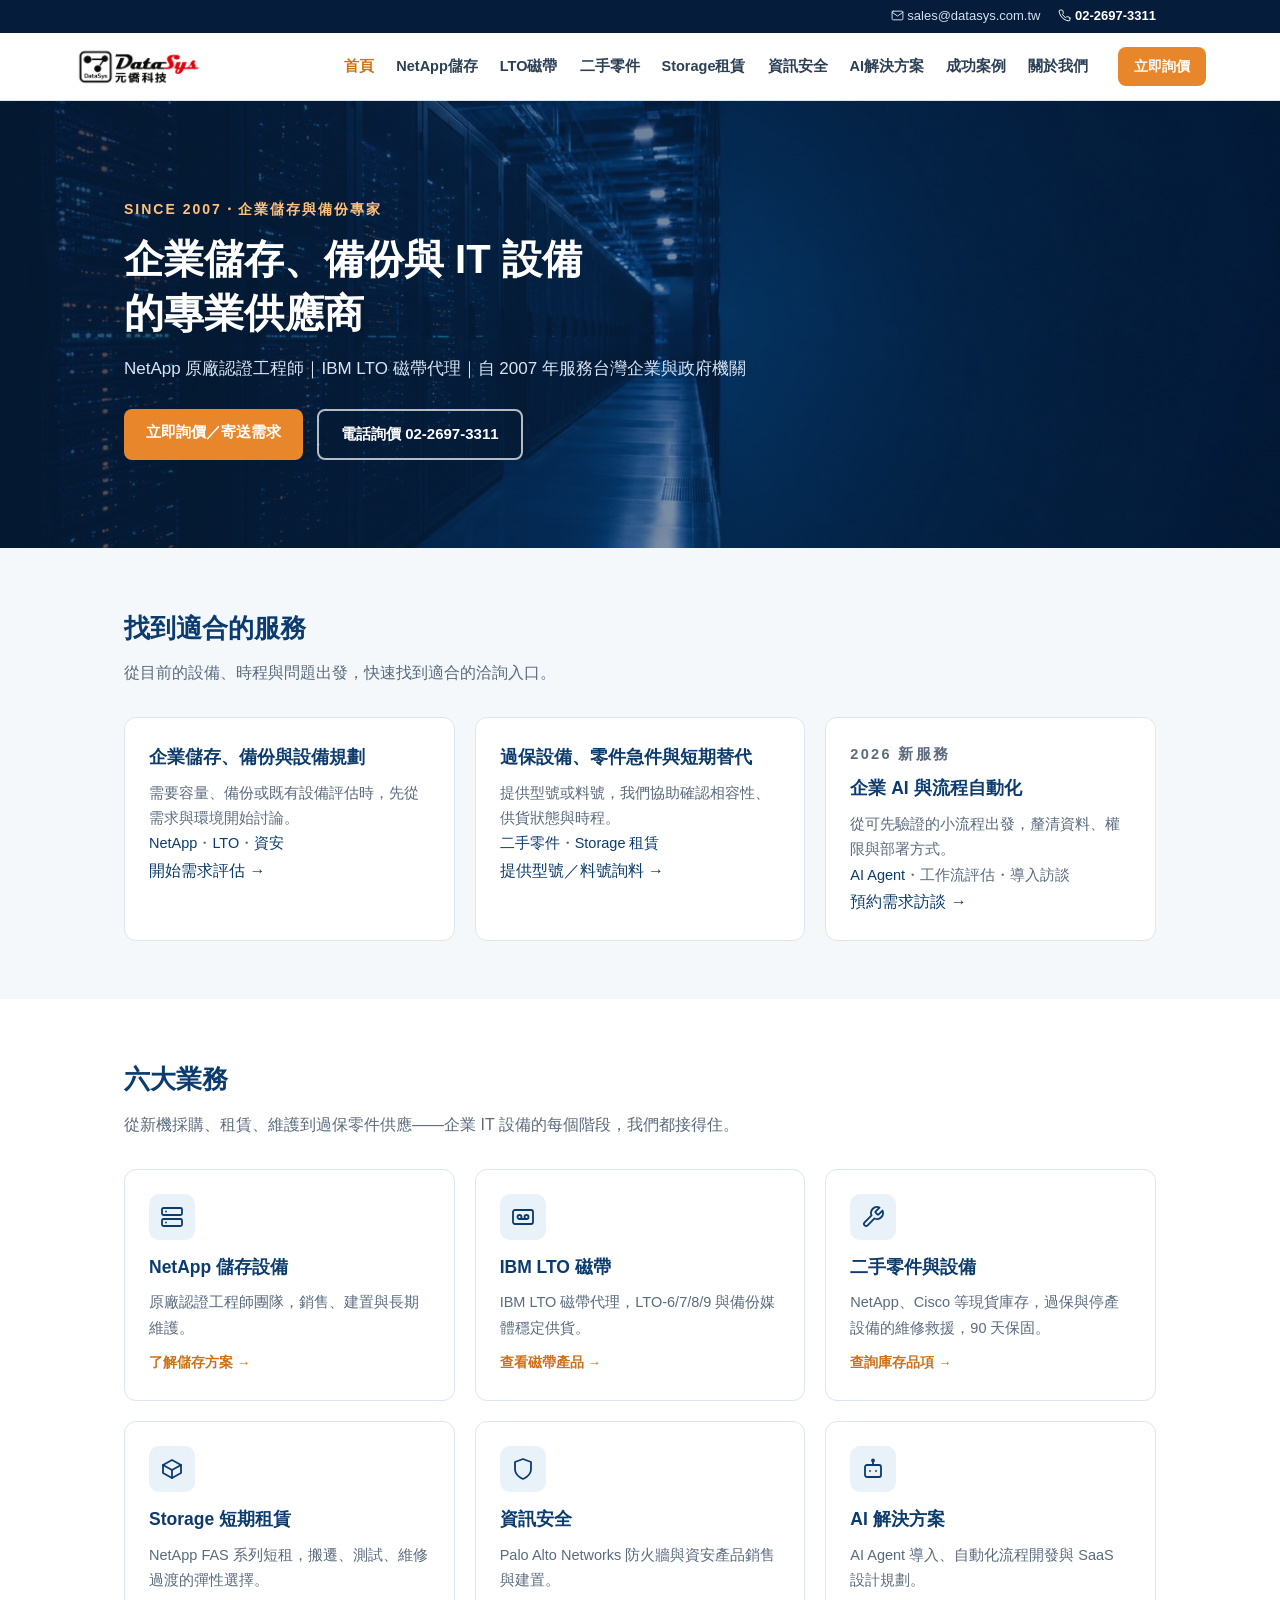
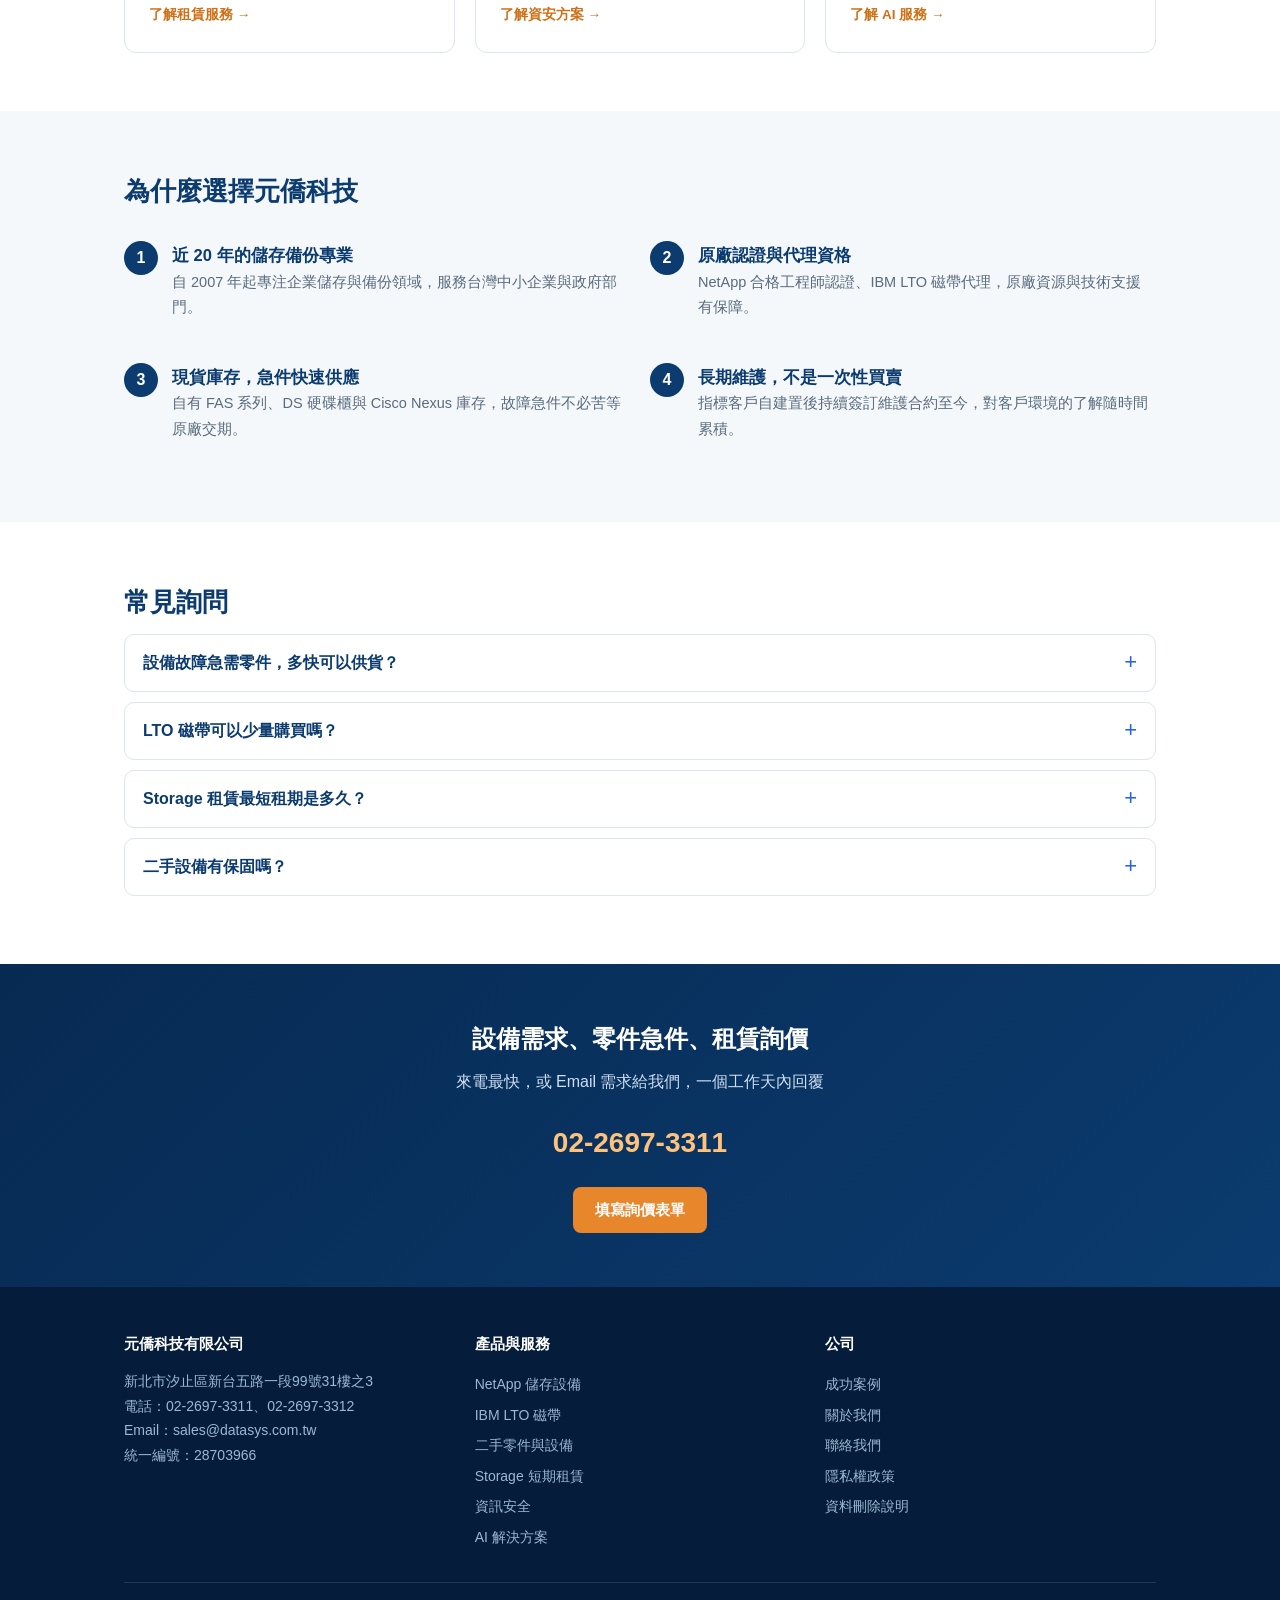
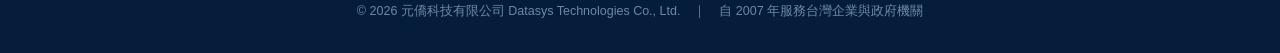
==== commit f9b71583: "Remove customer cards from homepage" ====
--- a/site/index.html
+++ b/site/index.html
@@ -51,10 +51,6 @@
 <div class="feat"><div class="n">3</div><div><h3>現貨庫存，急件快速供應</h3><p>自有 FAS 系列、DS 硬碟櫃與 Cisco Nexus 庫存，故障急件不必苦等原廠交期。</p></div></div>
 <div class="feat"><div class="n">4</div><div><h3>長期維護，不是一次性買賣</h3><p>指標客戶自建置後持續簽訂維護合約至今，對客戶環境的了解隨時間累積。</p></div></div>
 </div>
-<div class="badge-row" style="margin-top:14px">
-<div class="badge">資誠聯合會計師事務所 PwC<small>維護合約持續中</small></div>
-<div class="badge">華固建設<small>維護合約持續中・AI 合作進行中</small></div>
-<div class="badge">台灣日立空調<small>維護合約持續中</small></div>
 </div></div></section>
 
 <section class="sec"><div class="wrap">
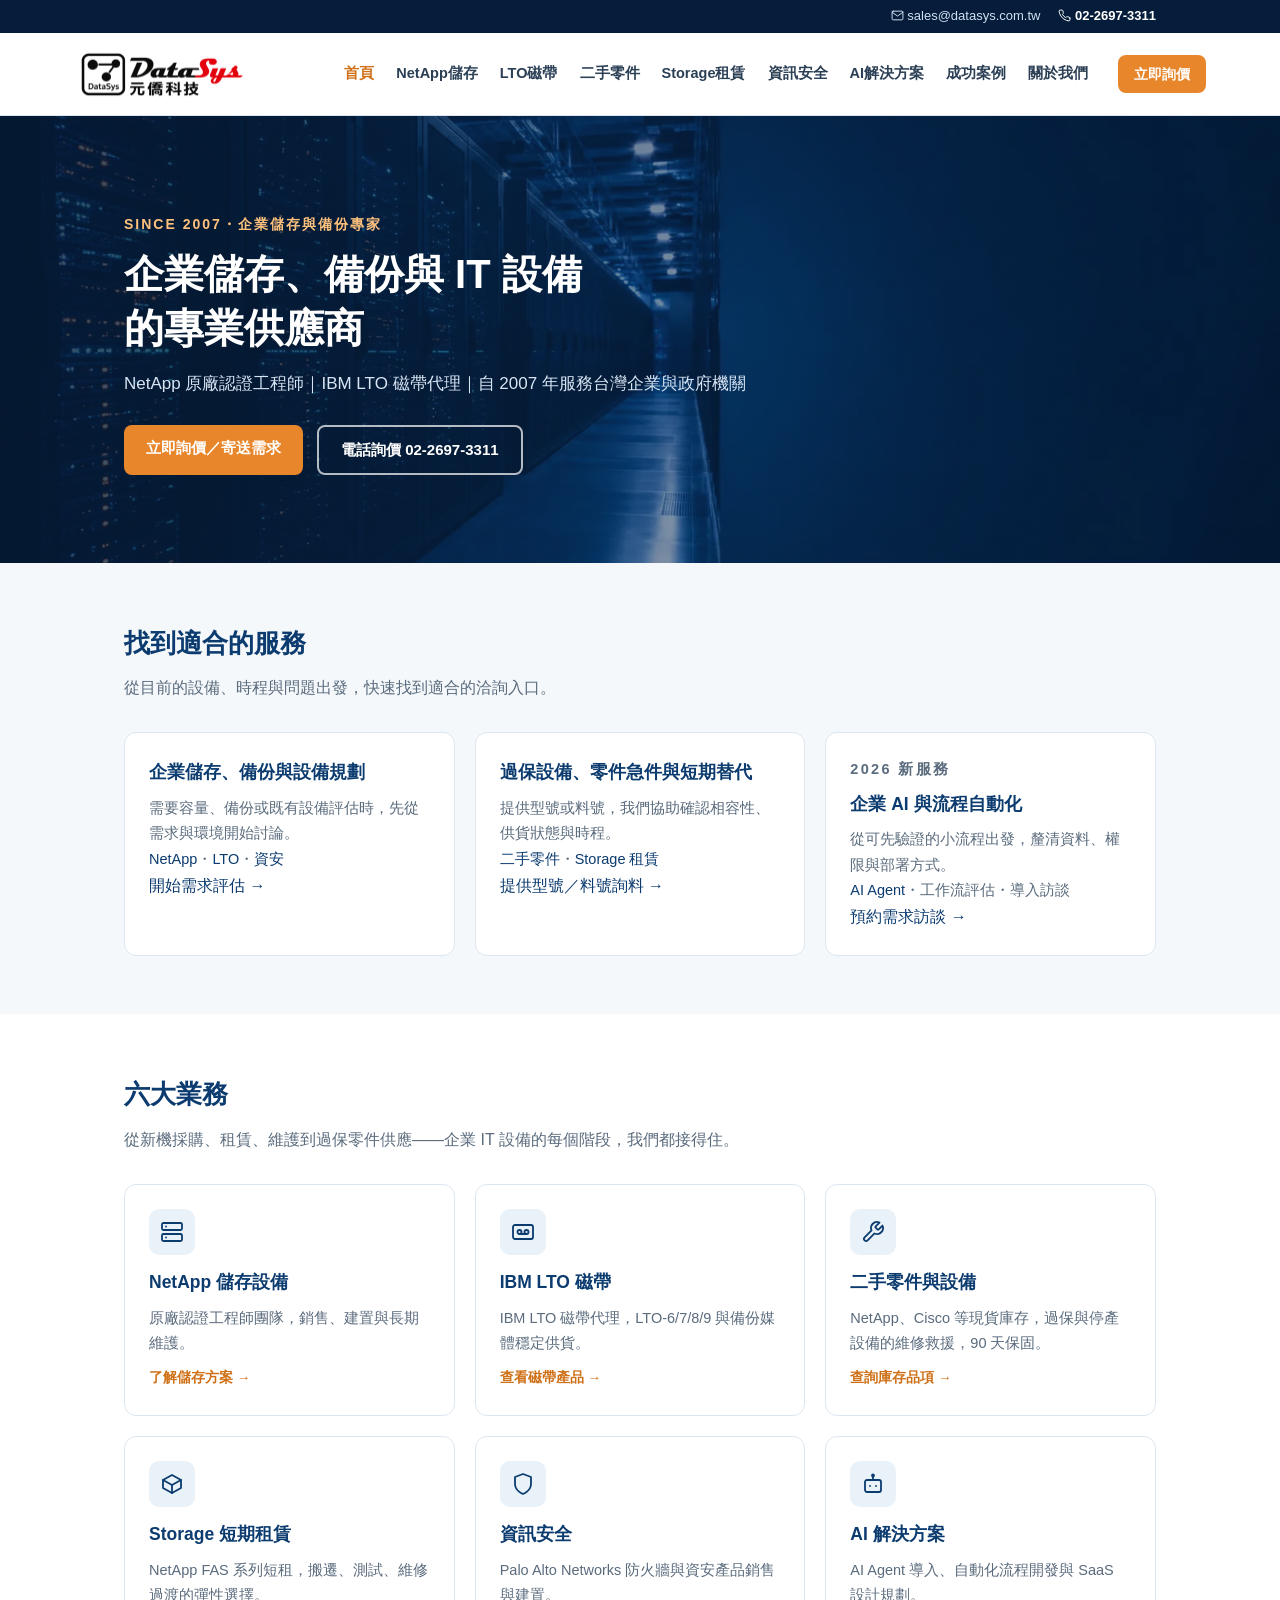
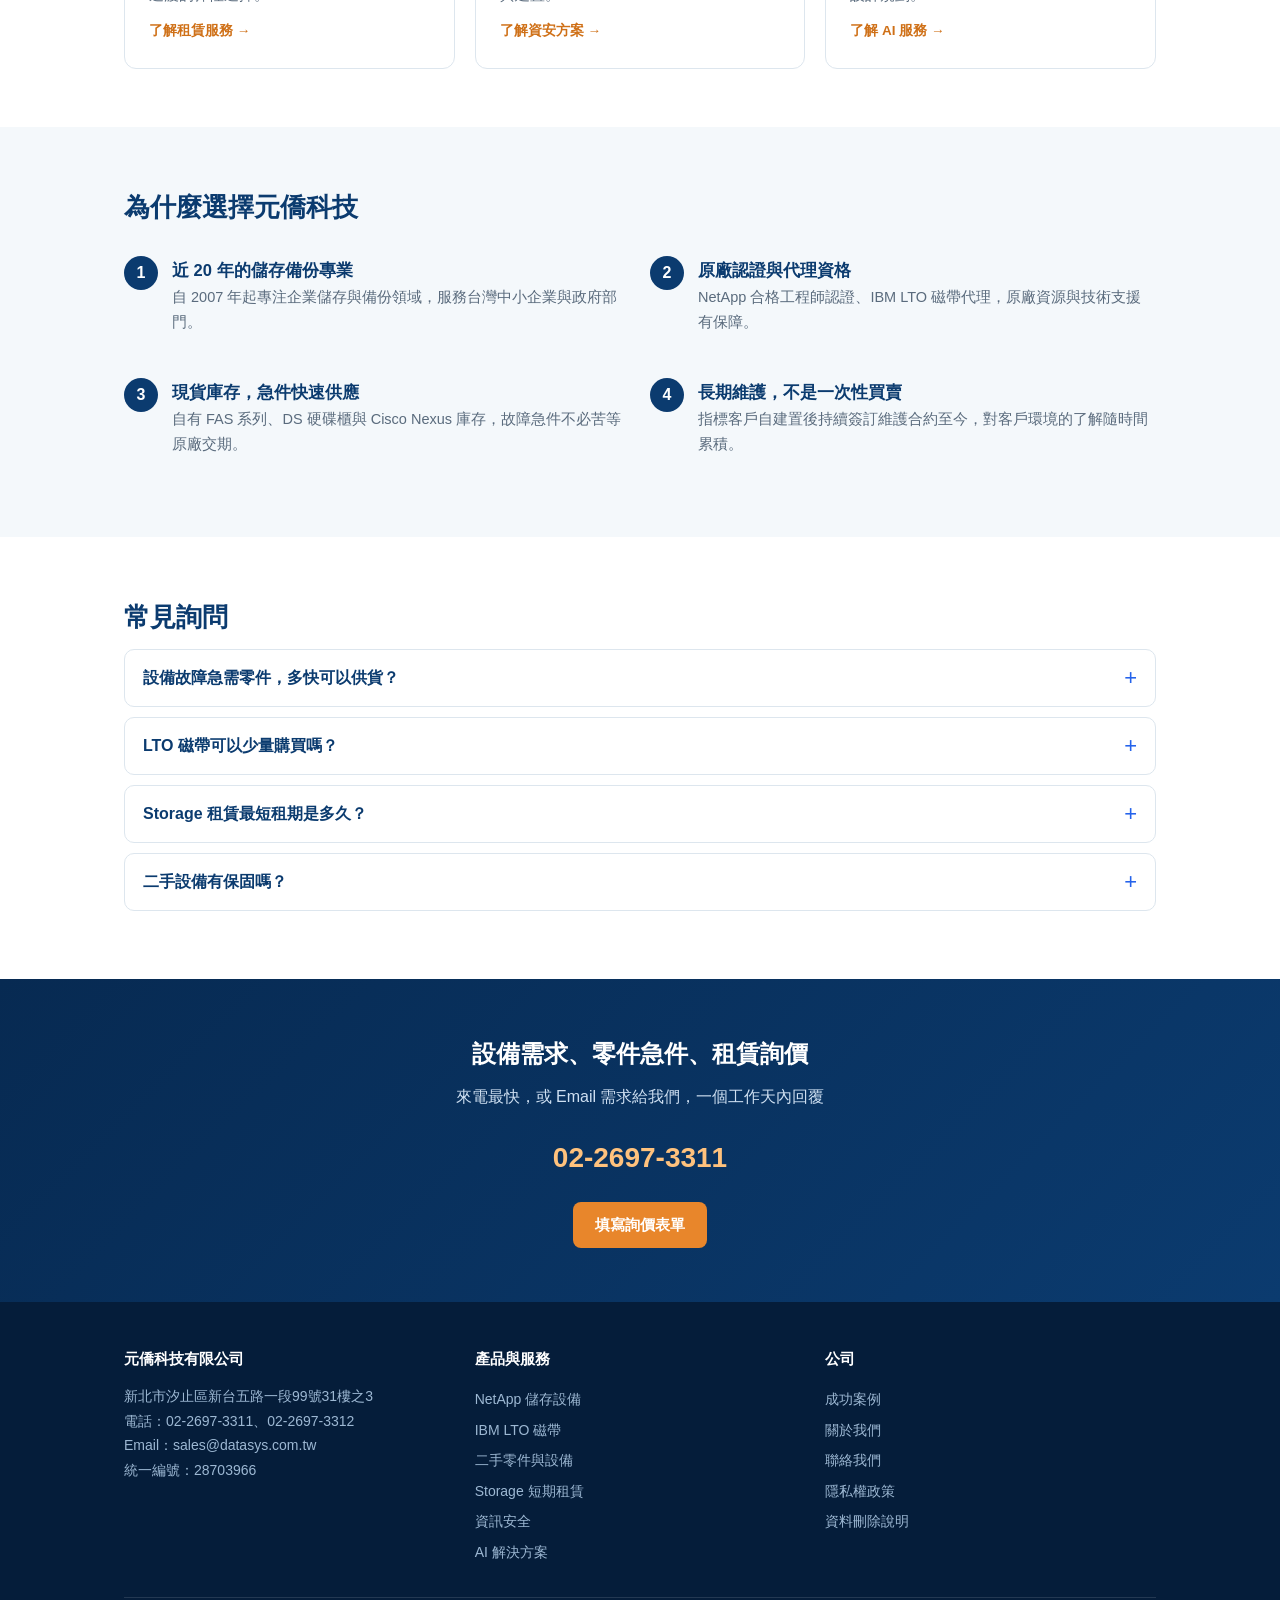
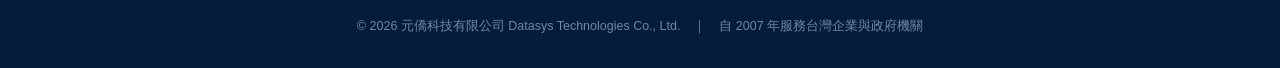
==== commit 21ec2733: "Add OG/Twitter meta, favicon and GTM; enlarge desktop logo; optimize images - Inject OG + Twitter Ca" ====
--- a/site/index.html
+++ b/site/index.html
@@ -1,18 +1,43 @@
 <!DOCTYPE html>
 <html lang="zh-Hant">
 <head>
+<!-- Google Tag Manager -->
+<script>(function(w,d,s,l,i){w[l]=w[l]||[];w[l].push({'gtm.start':
+new Date().getTime(),event:'gtm.js'});var f=d.getElementsByTagName(s)[0],
+j=d.createElement(s),dl=l!='dataLayer'?'&l='+l:'';j.async=true;j.src=
+'https://www.googletagmanager.com/gtm.js?id='+i+dl;f.parentNode.insertBefore(j,f);
+})(window,document,'script','dataLayer','GTM-TFXD29PJ');</script>
+<!-- End Google Tag Manager -->
 <meta charset="utf-8">
 <meta name="viewport" content="width=device-width,initial-scale=1">
 <title>元僑科技｜NetApp 儲存、IBM LTO 磁帶、二手伺服器零件與 Storage 租賃</title>
 <meta name="description" content="元僑科技自 2007 年起提供 NetApp 儲存設備、IBM LTO 磁帶與 Palo Alto Networks 資安產品，並供應二手零件與 NetApp FAS 短期租賃。詢價專線 02-2697-3311。">
 <link rel="stylesheet" href="style.css">
 <link rel="canonical" href="https://www.datasys.com.tw/">
+<meta property="og:type" content="website">
+<meta property="og:site_name" content="元僑科技 DataSys">
+<meta property="og:locale" content="zh_TW">
+<meta property="og:title" content="元僑科技｜NetApp 儲存、IBM LTO 磁帶、二手伺服器零件與 Storage 租賃">
+<meta property="og:description" content="元僑科技自 2007 年起提供 NetApp 儲存設備、IBM LTO 磁帶與 Palo Alto Networks 資安產品，並供應二手零件與 NetApp FAS 短期租賃。詢價專線 02-2697-3311。">
+<meta property="og:url" content="https://www.datasys.com.tw/">
+<meta property="og:image" content="https://www.datasys.com.tw/image/og-image.jpg">
+<meta name="twitter:card" content="summary_large_image">
+<meta name="twitter:title" content="元僑科技｜NetApp 儲存、IBM LTO 磁帶、二手伺服器零件與 Storage 租賃">
+<meta name="twitter:description" content="元僑科技自 2007 年起提供 NetApp 儲存設備、IBM LTO 磁帶與 Palo Alto Networks 資安產品，並供應二手零件與 NetApp FAS 短期租賃。詢價專線 02-2697-3311。">
+<meta name="twitter:image" content="https://www.datasys.com.tw/image/og-image.jpg">
+<link rel="icon" type="image/png" href="image/favicon-32.png">
+<link rel="apple-touch-icon" href="image/apple-touch-icon.png">
+<link rel="alternate icon" type="image/png" href="image/favicon-192.png">
 </head>
 <body>
+<!-- Google Tag Manager (noscript) -->
+<noscript><iframe src="https://www.googletagmanager.com/ns.html?id=GTM-TFXD29PJ"
+height="0" width="0" style="display:none;visibility:hidden"></iframe></noscript>
+<!-- End Google Tag Manager (noscript) -->
 <header>
 <div class="topbar"><div class="wrap"><span><svg class="i" viewBox="0 0 24 24" fill="none" stroke="currentColor" stroke-width="1.8" stroke-linecap="round" stroke-linejoin="round"><rect x="2" y="4" width="20" height="16" rx="2"/><path d="m22 6-10 7L2 6"/></svg> sales@datasys.com.tw</span><a href="tel:0226973311"><svg class="i" viewBox="0 0 24 24" fill="none" stroke="currentColor" stroke-width="1.8" stroke-linecap="round" stroke-linejoin="round"><path d="M22 16.9v3a2 2 0 0 1-2.2 2 19.8 19.8 0 0 1-8.6-3.1 19.5 19.5 0 0 1-6-6A19.8 19.8 0 0 1 2.1 4.2 2 2 0 0 1 4.1 2h3a2 2 0 0 1 2 1.7c.1 1 .4 2 .7 2.9a2 2 0 0 1-.5 2.1L8.1 9.9a16 16 0 0 0 6 6l1.2-1.2a2 2 0 0 1 2.1-.5c.9.3 1.9.6 2.9.7a2 2 0 0 1 1.7 2z"/></svg> 02-2697-3311</a></div></div>
 <div class="navrow">
-  <a class="logo" href="index.html" aria-label="元僑科技首頁"><img src="image/datasys-logo.png" alt="元僑科技 DataSys" width="130"></a>
+  <a class="logo" href="index.html" aria-label="元僑科技首頁"><img src="image/datasys-logo.png?v=20261110 alt="元僑科技 DataSys" width="130"></a>
   <nav><a href="index.html" class="on">首頁</a><a href="netapp.html" class="">NetApp儲存</a><a href="lto.html" class="">LTO磁帶</a><a href="parts.html" class="">二手零件</a><a href="rental.html" class="">Storage租賃</a><a href="security.html" class="">資訊安全</a><a href="ai.html" class="">AI解決方案</a><a href="cases.html" class="">成功案例</a><a href="about.html" class="">關於我們</a></nav>
   <button class="burger" aria-label="開啟選單" onclick="this.closest('header').querySelector('nav').classList.toggle('open')"><svg class="i" viewBox="0 0 24 24" fill="none" stroke="currentColor" stroke-width="1.8" stroke-linecap="round" stroke-linejoin="round"><path d="M4 6h16M4 12h16M4 18h16"/></svg></button>
   <a class="btn sm" href="contact.html">立即詢價</a>
--- a/site/style.css
+++ b/site/style.css
@@ -17,7 +17,7 @@
 .topbar .wrap{display:flex;justify-content:flex-end;gap:18px;padding:5px 24px}
 .topbar a{color:#fff;font-weight:600}
 .navrow{display:flex;align-items:center;gap:20px;padding:12px 24px;max-width:1180px;margin:0 auto}
-.logo{display:flex;align-items:center;flex:0 0 auto;width:130px;line-height:0}
+.logo{display:flex;align-items:center;flex:0 0 auto;width:176px;line-height:0}
 .logo img{display:block;width:100%;height:auto}
 nav{margin-left:auto;display:flex;flex-wrap:wrap;gap:2px}
 nav a{padding:6px 10px;font-size:14.5px;font-weight:600;color:#2b3f55;border-radius:6px}
@@ -43,9 +43,9 @@
 
 /* hero */
 .hero{background:linear-gradient(135deg,var(--navy-d) 0%,var(--navy) 55%,#155089 100%);color:#fff;padding:72px 0 64px}
-.hero.hero-home{background:linear-gradient(100deg,rgba(5,29,58,.82) 0%,rgba(7,42,82,.60) 45%,rgba(11,59,111,.22) 100%),url(image/hero-home.jpg) center/cover no-repeat;padding:96px 0 88px}
-.hero.hero-ai{background:linear-gradient(100deg,rgba(5,29,58,.80) 0%,rgba(7,42,82,.55) 50%,rgba(7,42,82,.18) 100%),url(image/hero-ai.jpg) center/cover no-repeat;padding:88px 0 80px}
-.hero.hero-storage{background:linear-gradient(100deg,rgba(5,29,58,.86) 0%,rgba(7,42,82,.66) 50%,rgba(11,59,111,.30) 100%),url(image/storage-closeup.jpg) center/cover no-repeat}
+.hero.hero-home{background:linear-gradient(100deg,rgba(5,29,58,.82) 0%,rgba(7,42,82,.60) 45%,rgba(11,59,111,.22) 100%),url(image/hero-home.webp?v=20261110) center/cover no-repeat;padding:96px 0 88px}
+.hero.hero-ai{background:linear-gradient(100deg,rgba(5,29,58,.80) 0%,rgba(7,42,82,.55) 50%,rgba(7,42,82,.18) 100%),url(image/hero-ai.webp?v=20261110) center/cover no-repeat;padding:88px 0 80px}
+.hero.hero-storage{background:linear-gradient(100deg,rgba(5,29,58,.86) 0%,rgba(7,42,82,.66) 50%,rgba(11,59,111,.30) 100%),url(image/storage-closeup.webp?v=20261110) center/cover no-repeat}
 .hero .kicker{color:#ffc27d;font-weight:700;letter-spacing:2px;font-size:14px;margin-bottom:10px}
 .hero h1{font-size:clamp(26px,4vw,40px);line-height:1.35;margin-bottom:14px}
 .hero .lead{font-size:17px;color:#d7e5f4;max-width:720px;margin-bottom:26px}
@@ -174,7 +174,7 @@
 .map-ph{background:var(--bg-soft);border:1px dashed var(--line);border-radius:12px;height:220px;display:flex;align-items:center;justify-content:center;color:var(--muted);margin-top:18px}
 
 /* Parts inquiry landing page */
-.parts-hero{min-height:640px;display:flex;align-items:center;padding:82px 0;background:linear-gradient(105deg,rgba(11,31,58,.96),rgba(11,31,58,.86) 58%,rgba(11,31,58,.72)),url(image/storage-closeup.jpg) center/cover no-repeat}
+.parts-hero{min-height:640px;display:flex;align-items:center;padding:82px 0;background:linear-gradient(105deg,rgba(11,31,58,.96),rgba(11,31,58,.86) 58%,rgba(11,31,58,.72)),url(image/storage-closeup.webp?v=20261110) center/cover no-repeat}
 .parts-hero .wrap{width:100%}
 .parts-hero .kicker,.parts-cta .eyebrow{color:#22d3ee}
 .parts-hero h1{max-width:900px;font-size:clamp(30px,4.25vw,46px);line-height:1.42;letter-spacing:.01em}
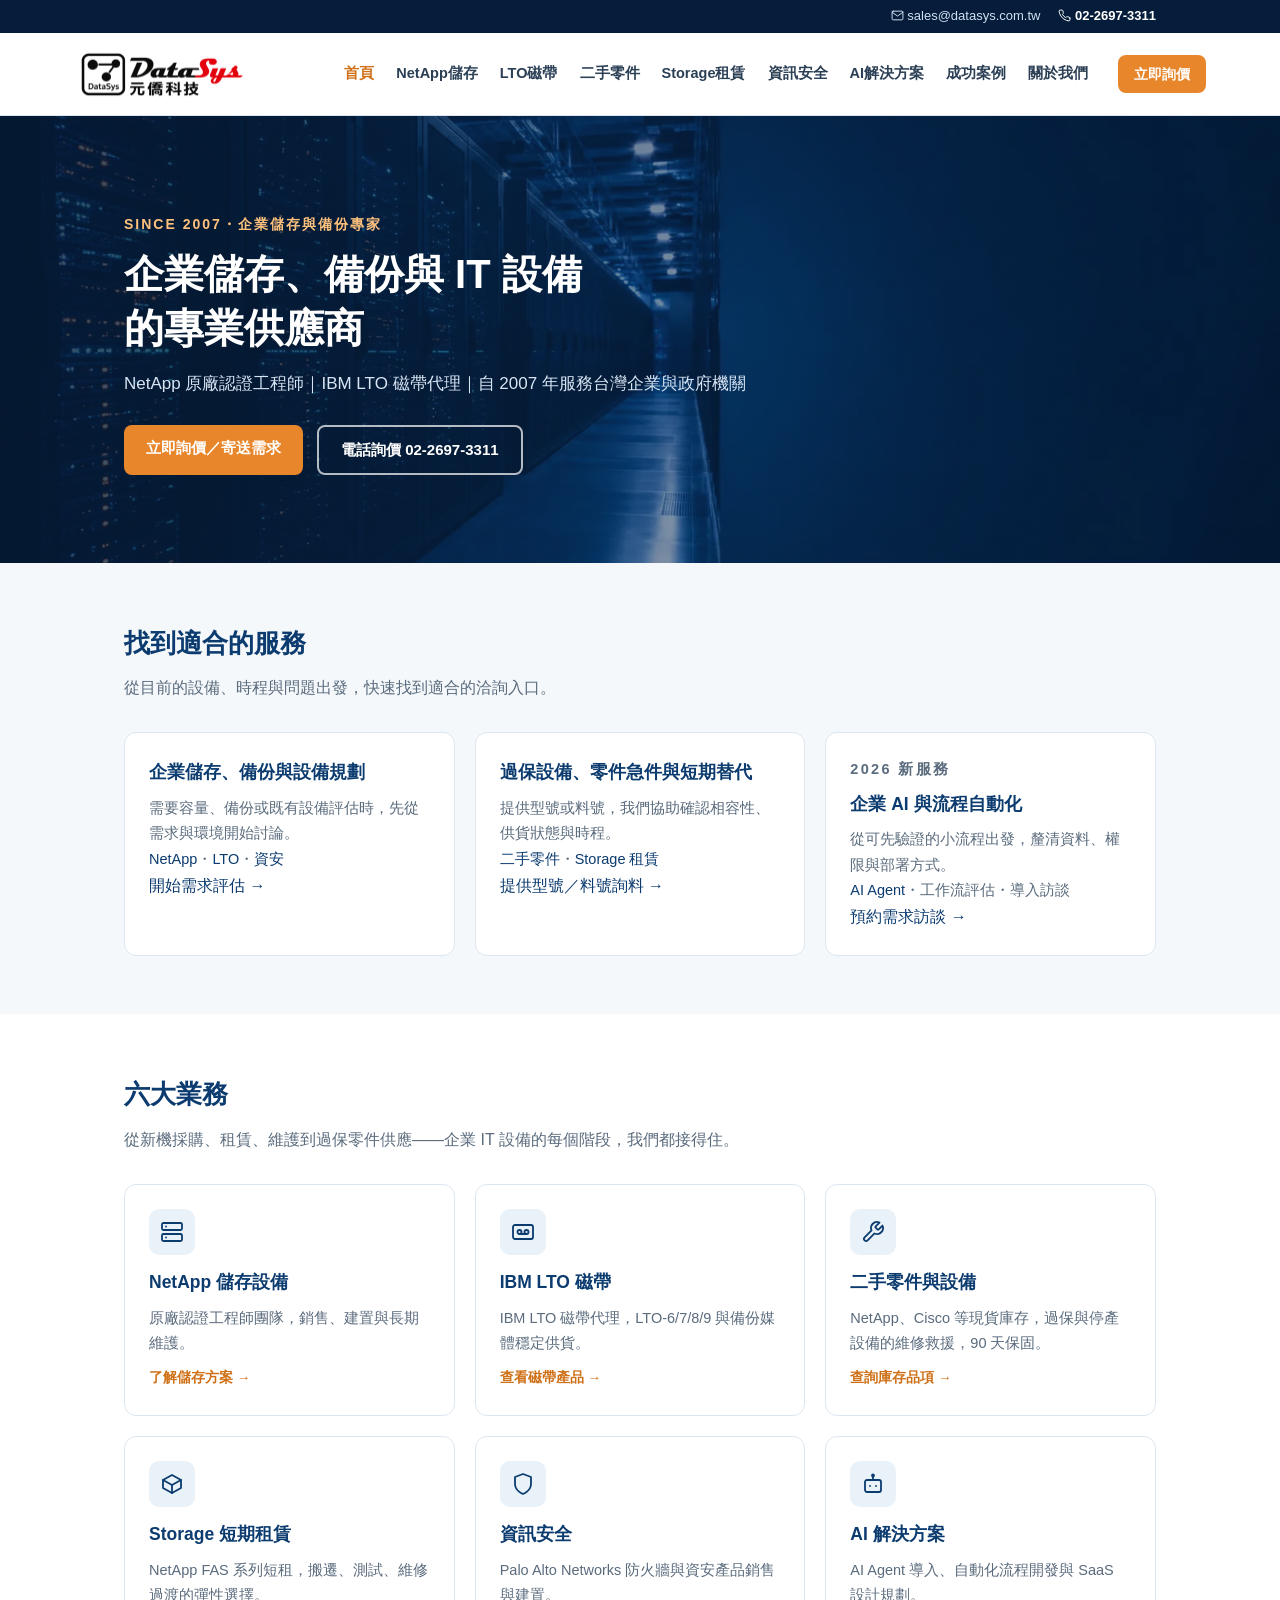
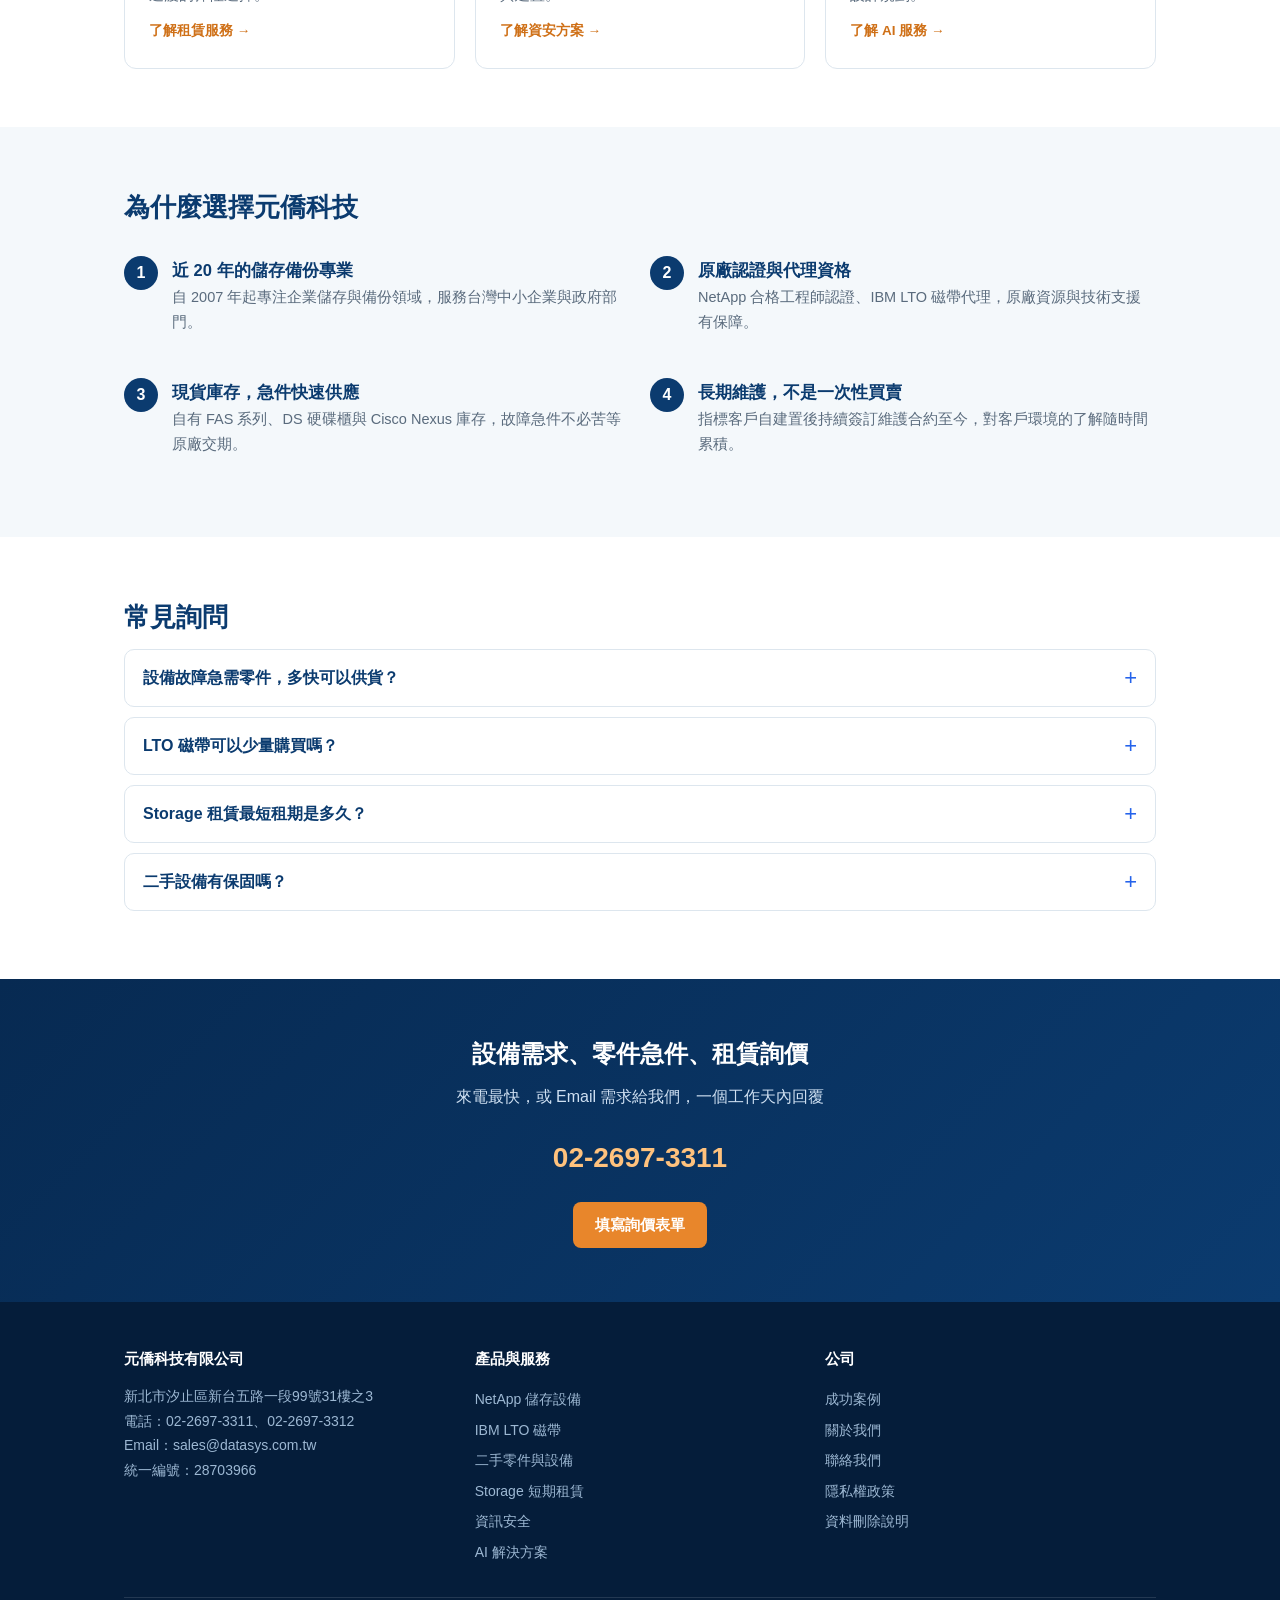
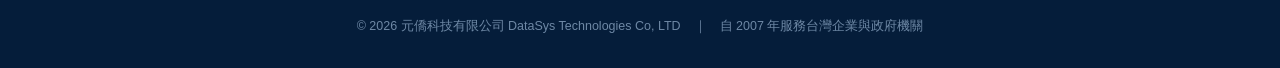
==== commit 01049117: "GEO fixes: unify English company name, static JSON-LD per page, FAQ additions, llms.txt, AI-bot robo" ====
--- a/site/index.html
+++ b/site/index.html
@@ -1,13 +1,15 @@
 <!DOCTYPE html>
 <html lang="zh-Hant">
 <head>
-<!-- Google Tag Manager -->
-<script>(function(w,d,s,l,i){w[l]=w[l]||[];w[l].push({'gtm.start':
-new Date().getTime(),event:'gtm.js'});var f=d.getElementsByTagName(s)[0],
-j=d.createElement(s),dl=l!='dataLayer'?'&l='+l:'';j.async=true;j.src=
-'https://www.googletagmanager.com/gtm.js?id='+i+dl;f.parentNode.insertBefore(j,f);
-})(window,document,'script','dataLayer','GTM-TFXD29PJ');</script>
-<!-- End Google Tag Manager -->
+<!-- Google tag (gtag.js) -->
+<script async src="https://www.googletagmanager.com/gtag/js?id=G-SCW4XLP4TN"></script>
+<script>
+  window.dataLayer = window.dataLayer || [];
+  function gtag(){dataLayer.push(arguments);}
+  gtag('js', new Date());
+  gtag('config', 'G-SCW4XLP4TN');
+</script>
+<!-- End Google tag -->
 <meta charset="utf-8">
 <meta name="viewport" content="width=device-width,initial-scale=1">
 <title>元僑科技｜NetApp 儲存、IBM LTO 磁帶、二手伺服器零件與 Storage 租賃</title>
@@ -28,12 +30,11 @@
 <link rel="icon" type="image/png" href="image/favicon-32.png">
 <link rel="apple-touch-icon" href="image/apple-touch-icon.png">
 <link rel="alternate icon" type="image/png" href="image/favicon-192.png">
+<script type="application/ld+json" data-gen="inject_jsonld">
+{"@context":"https://schema.org","@graph":[{"@type":"Organization","@id":"https://www.datasys.com.tw/#organization","name":"元僑科技有限公司","alternateName":["元僑科技","DataSys Technologies Co, LTD"],"url":"https://www.datasys.com.tw/","logo":"https://www.datasys.com.tw/image/datasys-logo.png","foundingDate":"2007","identifier":{"@type":"PropertyValue","name":"統一編號","value":"28703966"},"email":"sales@datasys.com.tw","telephone":"+886-2-2697-3311","address":{"@type":"PostalAddress","addressCountry":"TW","addressRegion":"新北市","addressLocality":"汐止區","streetAddress":"新台五路一段99號31樓之3"},"sameAs":["https://www.netapp.com/partners/partner-connect/datasys-technology-co-ltd"]},{"@type":"LocalBusiness","@id":"https://www.datasys.com.tw/#localbusiness","name":"元僑科技有限公司","url":"https://www.datasys.com.tw/","telephone":"+886-2-2697-3311","email":"sales@datasys.com.tw","address":{"@type":"PostalAddress","addressCountry":"TW","addressRegion":"新北市","addressLocality":"汐止區","streetAddress":"新台五路一段99號31樓之3"}},{"@type":"WebSite","@id":"https://www.datasys.com.tw/#website","url":"https://www.datasys.com.tw/","name":"元僑科技","inLanguage":"zh-Hant","publisher":{"@id":"https://www.datasys.com.tw/#organization"}},{"@type":"BreadcrumbList","itemListElement":[{"@type":"ListItem","position":1,"name":"首頁","item":"https://www.datasys.com.tw/"},{"@type":"ListItem","position":2,"name":"企業儲存、備份與 IT 設備的專業供應商","item":"https://www.datasys.com.tw/"}]},{"@type":"FAQPage","mainEntity":[{"@type":"Question","name":"設備故障急需零件，多快可以供貨？","acceptedAnswer":{"@type":"Answer","text":"庫存與供貨時間依型號、數量與當期庫存而定。請來電提供設備型號或零件編號，我們會盡快回覆庫存與交期。"}},{"@type":"Question","name":"LTO 磁帶可以少量購買嗎？","acceptedAnswer":{"@type":"Answer","text":"最低訂購量依磁帶世代與當期供貨條件而定，請提供規格與數量，我們會協助確認。"}},{"@type":"Question","name":"Storage 租賃最短租期是多久？","acceptedAnswer":{"@type":"Answer","text":"最短租期 30 天，安裝設定費另計，詳見 租賃服務。"}},{"@type":"Question","name":"二手設備有保固嗎？","acceptedAnswer":{"@type":"Answer","text":"有。二手零件與設備自交貨日起算 90 天內故障免費更換。"}}]}]}
+</script>
 </head>
 <body>
-<!-- Google Tag Manager (noscript) -->
-<noscript><iframe src="https://www.googletagmanager.com/ns.html?id=GTM-TFXD29PJ"
-height="0" width="0" style="display:none;visibility:hidden"></iframe></noscript>
-<!-- End Google Tag Manager (noscript) -->
 <header>
 <div class="topbar"><div class="wrap"><span><svg class="i" viewBox="0 0 24 24" fill="none" stroke="currentColor" stroke-width="1.8" stroke-linecap="round" stroke-linejoin="round"><rect x="2" y="4" width="20" height="16" rx="2"/><path d="m22 6-10 7L2 6"/></svg> sales@datasys.com.tw</span><a href="tel:0226973311"><svg class="i" viewBox="0 0 24 24" fill="none" stroke="currentColor" stroke-width="1.8" stroke-linecap="round" stroke-linejoin="round"><path d="M22 16.9v3a2 2 0 0 1-2.2 2 19.8 19.8 0 0 1-8.6-3.1 19.5 19.5 0 0 1-6-6A19.8 19.8 0 0 1 2.1 4.2 2 2 0 0 1 4.1 2h3a2 2 0 0 1 2 1.7c.1 1 .4 2 .7 2.9a2 2 0 0 1-.5 2.1L8.1 9.9a16 16 0 0 0 6 6l1.2-1.2a2 2 0 0 1 2.1-.5c.9.3 1.9.6 2.9.7a2 2 0 0 1 1.7 2z"/></svg> 02-2697-3311</a></div></div>
 <div class="navrow">
@@ -96,7 +97,7 @@
 <p>新北市汐止區新台五路一段99號31樓之3<br>電話：02-2697-3311、02-2697-3312<br>Email：sales@datasys.com.tw<br>統一編號：28703966</p></div>
 <div><h4>產品與服務</h4><a href="netapp.html">NetApp 儲存設備</a><a href="lto.html">IBM LTO 磁帶</a><a href="parts.html">二手零件與設備</a><a href="rental.html">Storage 短期租賃</a><a href="security.html">資訊安全</a><a href="ai.html">AI 解決方案</a></div>
 <div><h4>公司</h4><a href="cases.html">成功案例</a><a href="about.html">關於我們</a><a href="contact.html">聯絡我們</a></div>
-</div><div class="copy">© 2026 元僑科技有限公司 Datasys Technologies Co., Ltd.　｜　自 2007 年服務台灣企業與政府機關</div></div></footer>
-<script src="site-common.js?v=20261018.2" defer></script><script src="inquiry-form.js" defer></script>
+</div><div class="copy">© 2026 元僑科技有限公司 DataSys Technologies Co, LTD　｜　自 2007 年服務台灣企業與政府機關</div></div></footer>
+<script src="site-common.js?v=20261018.2" defer></script><script src="inquiry-form.js?v=20261110" defer></script>
 </body>
 </html>
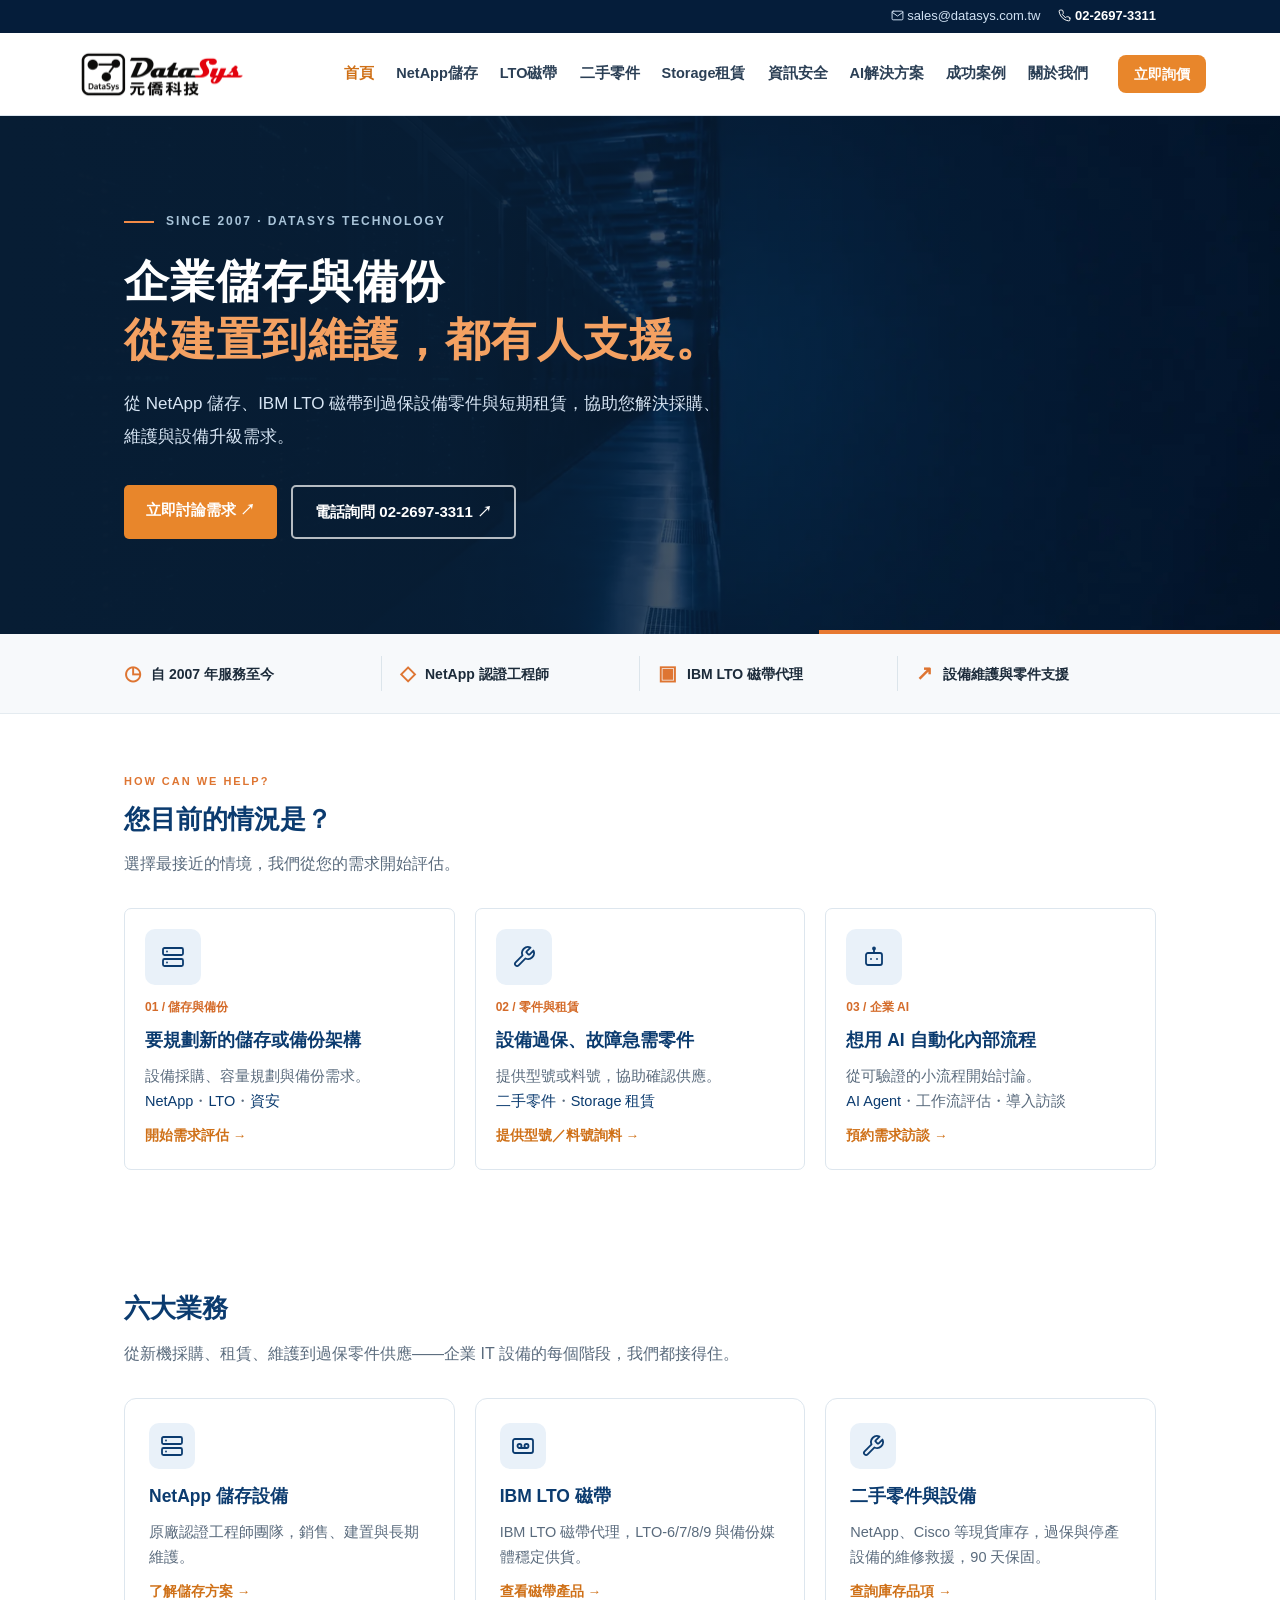
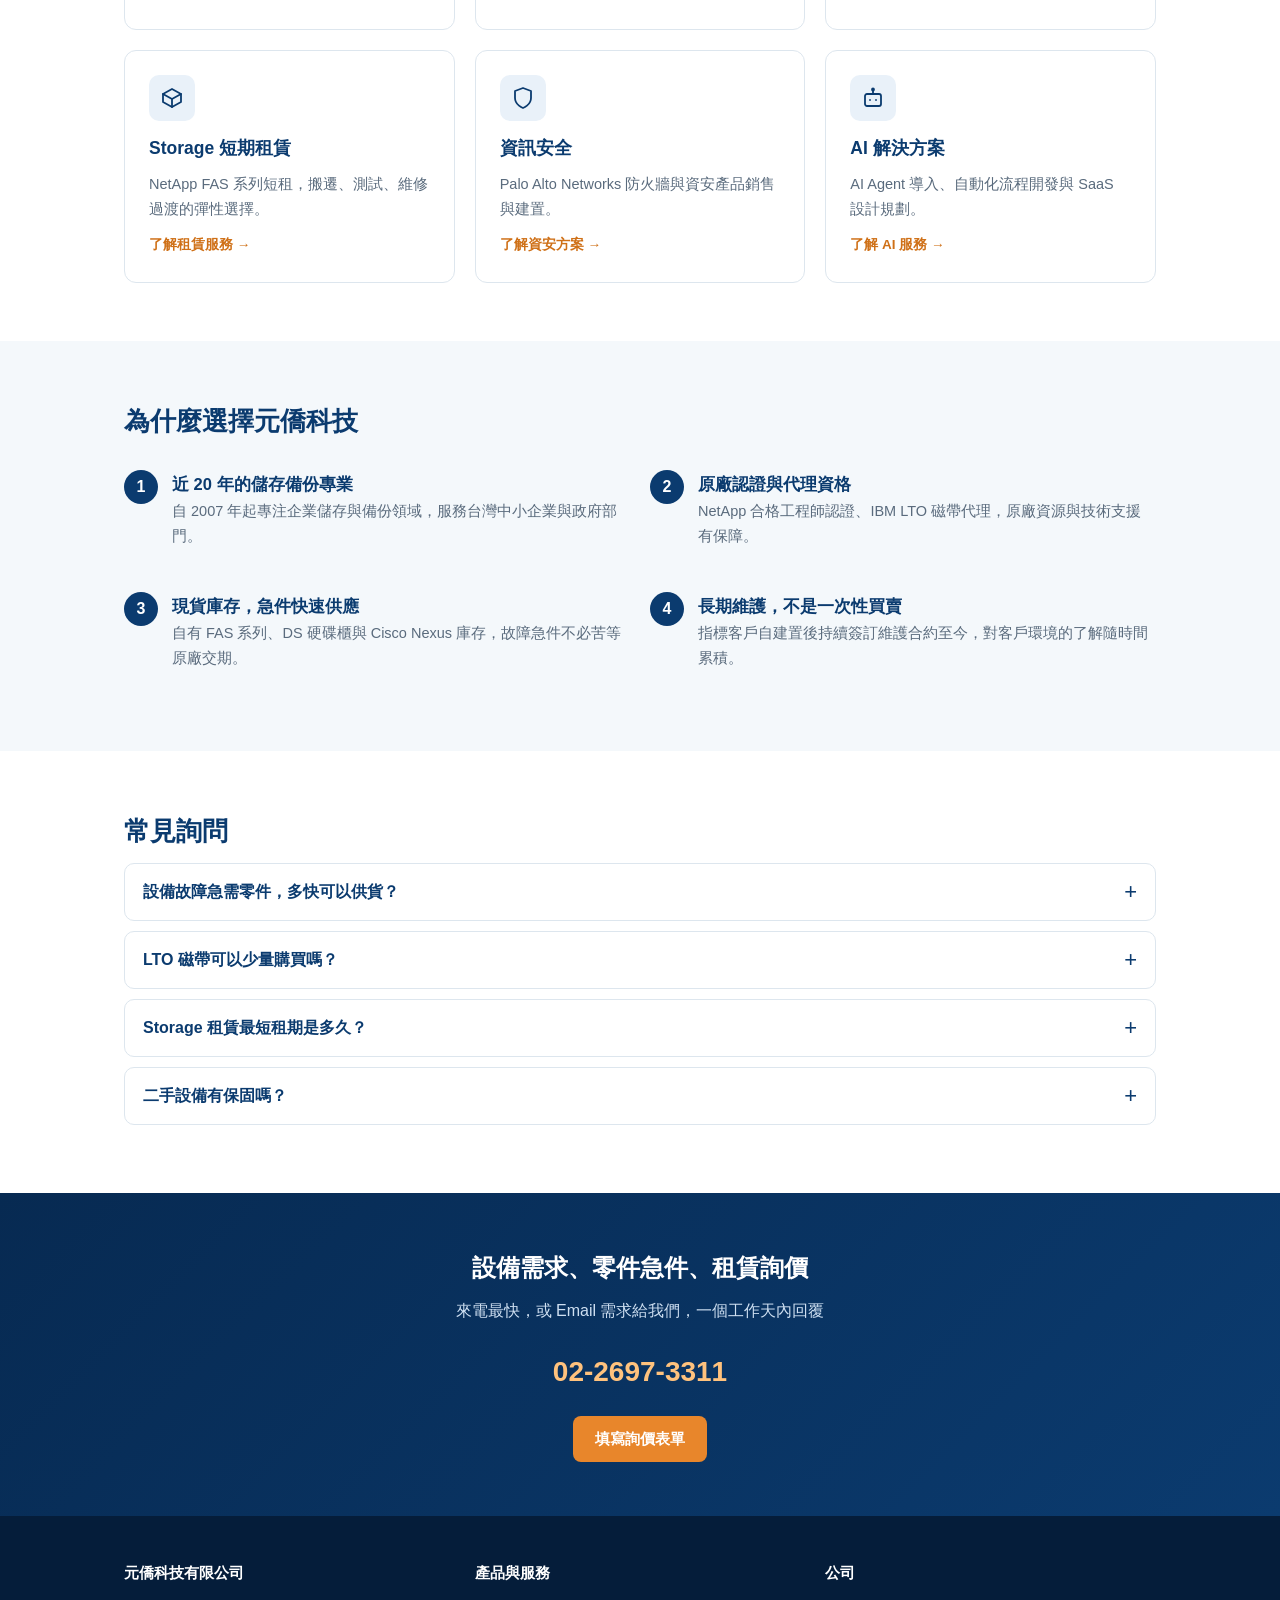
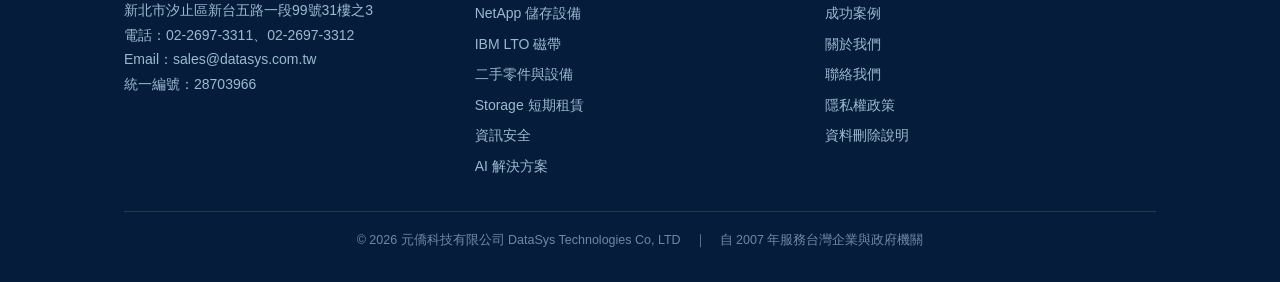
==== commit 3da0c24d: "fix(site): improve website pages and responsive styling" ====
--- a/site/index.html
+++ b/site/index.html
@@ -14,7 +14,8 @@
 <meta name="viewport" content="width=device-width,initial-scale=1">
 <title>元僑科技｜NetApp 儲存、IBM LTO 磁帶、二手伺服器零件與 Storage 租賃</title>
 <meta name="description" content="元僑科技自 2007 年起提供 NetApp 儲存設備、IBM LTO 磁帶與 Palo Alto Networks 資安產品，並供應二手零件與 NetApp FAS 短期租賃。詢價專線 02-2697-3311。">
-<link rel="stylesheet" href="style.css">
+<link rel="preload" as="image" href="image/hero-home.webp?v=20261110" fetchpriority="high">
+<link rel="stylesheet" href="style.css?v=20261110-home1">
 <link rel="canonical" href="https://www.datasys.com.tw/">
 <meta property="og:type" content="website">
 <meta property="og:site_name" content="元僑科技 DataSys">
@@ -31,31 +32,35 @@
 <link rel="apple-touch-icon" href="image/apple-touch-icon.png">
 <link rel="alternate icon" type="image/png" href="image/favicon-192.png">
 <script type="application/ld+json" data-gen="inject_jsonld">
-{"@context":"https://schema.org","@graph":[{"@type":"Organization","@id":"https://www.datasys.com.tw/#organization","name":"元僑科技有限公司","alternateName":["元僑科技","DataSys Technologies Co, LTD"],"url":"https://www.datasys.com.tw/","logo":"https://www.datasys.com.tw/image/datasys-logo.png","foundingDate":"2007","identifier":{"@type":"PropertyValue","name":"統一編號","value":"28703966"},"email":"sales@datasys.com.tw","telephone":"+886-2-2697-3311","address":{"@type":"PostalAddress","addressCountry":"TW","addressRegion":"新北市","addressLocality":"汐止區","streetAddress":"新台五路一段99號31樓之3"},"sameAs":["https://www.netapp.com/partners/partner-connect/datasys-technology-co-ltd"]},{"@type":"LocalBusiness","@id":"https://www.datasys.com.tw/#localbusiness","name":"元僑科技有限公司","url":"https://www.datasys.com.tw/","telephone":"+886-2-2697-3311","email":"sales@datasys.com.tw","address":{"@type":"PostalAddress","addressCountry":"TW","addressRegion":"新北市","addressLocality":"汐止區","streetAddress":"新台五路一段99號31樓之3"}},{"@type":"WebSite","@id":"https://www.datasys.com.tw/#website","url":"https://www.datasys.com.tw/","name":"元僑科技","inLanguage":"zh-Hant","publisher":{"@id":"https://www.datasys.com.tw/#organization"}},{"@type":"BreadcrumbList","itemListElement":[{"@type":"ListItem","position":1,"name":"首頁","item":"https://www.datasys.com.tw/"},{"@type":"ListItem","position":2,"name":"企業儲存、備份與 IT 設備的專業供應商","item":"https://www.datasys.com.tw/"}]},{"@type":"FAQPage","mainEntity":[{"@type":"Question","name":"設備故障急需零件，多快可以供貨？","acceptedAnswer":{"@type":"Answer","text":"庫存與供貨時間依型號、數量與當期庫存而定。請來電提供設備型號或零件編號，我們會盡快回覆庫存與交期。"}},{"@type":"Question","name":"LTO 磁帶可以少量購買嗎？","acceptedAnswer":{"@type":"Answer","text":"最低訂購量依磁帶世代與當期供貨條件而定，請提供規格與數量，我們會協助確認。"}},{"@type":"Question","name":"Storage 租賃最短租期是多久？","acceptedAnswer":{"@type":"Answer","text":"最短租期 30 天，安裝設定費另計，詳見 租賃服務。"}},{"@type":"Question","name":"二手設備有保固嗎？","acceptedAnswer":{"@type":"Answer","text":"有。二手零件與設備自交貨日起算 90 天內故障免費更換。"}}]}]}
+{"@context":"https://schema.org","@graph":[{"@type":"Organization","@id":"https://www.datasys.com.tw/#organization","name":"元僑科技有限公司","alternateName":["元僑科技","DataSys Technologies Co, LTD"],"url":"https://www.datasys.com.tw/","logo":"https://www.datasys.com.tw/image/datasys-logo.png","foundingDate":"2007","identifier":{"@type":"PropertyValue","name":"統一編號","value":"28703966"},"email":"sales@datasys.com.tw","telephone":"+886-2-2697-3311","address":{"@type":"PostalAddress","addressCountry":"TW","addressRegion":"新北市","addressLocality":"汐止區","streetAddress":"新台五路一段99號31樓之3"},"sameAs":["https://www.netapp.com/partners/partner-connect/datasys-technology-co-ltd"]},{"@type":"LocalBusiness","@id":"https://www.datasys.com.tw/#localbusiness","name":"元僑科技有限公司","url":"https://www.datasys.com.tw/","telephone":"+886-2-2697-3311","email":"sales@datasys.com.tw","address":{"@type":"PostalAddress","addressCountry":"TW","addressRegion":"新北市","addressLocality":"汐止區","streetAddress":"新台五路一段99號31樓之3"},"openingHoursSpecification":[{"@type":"OpeningHoursSpecification","dayOfWeek":["Monday","Tuesday","Wednesday","Thursday","Friday"],"opens":"09:00","closes":"18:00"}],"priceRange":"$$","image":"https://www.datasys.com.tw/image/og-image.jpg","parentOrganization":{"@id":"https://www.datasys.com.tw/#organization"}},{"@type":"WebSite","@id":"https://www.datasys.com.tw/#website","url":"https://www.datasys.com.tw/","name":"元僑科技","inLanguage":"zh-Hant","publisher":{"@id":"https://www.datasys.com.tw/#organization"}},{"@type":"FAQPage","mainEntity":[{"@type":"Question","name":"設備故障急需零件，多快可以供貨？","acceptedAnswer":{"@type":"Answer","text":"庫存與供貨時間依型號、數量與當期庫存而定。請來電提供設備型號或零件編號，我們會盡快回覆庫存與交期。"}},{"@type":"Question","name":"LTO 磁帶可以少量購買嗎？","acceptedAnswer":{"@type":"Answer","text":"最低訂購量依磁帶世代與當期供貨條件而定，請提供規格與數量，我們會協助確認。"}},{"@type":"Question","name":"Storage 租賃最短租期是多久？","acceptedAnswer":{"@type":"Answer","text":"最短租期 30 天，安裝設定費另計，詳見 租賃服務。"}},{"@type":"Question","name":"二手設備有保固嗎？","acceptedAnswer":{"@type":"Answer","text":"有。二手零件與設備自交貨日起算 90 天內故障免費更換。"}}]}]}
 </script>
 </head>
 <body>
 <header>
 <div class="topbar"><div class="wrap"><span><svg class="i" viewBox="0 0 24 24" fill="none" stroke="currentColor" stroke-width="1.8" stroke-linecap="round" stroke-linejoin="round"><rect x="2" y="4" width="20" height="16" rx="2"/><path d="m22 6-10 7L2 6"/></svg> sales@datasys.com.tw</span><a href="tel:0226973311"><svg class="i" viewBox="0 0 24 24" fill="none" stroke="currentColor" stroke-width="1.8" stroke-linecap="round" stroke-linejoin="round"><path d="M22 16.9v3a2 2 0 0 1-2.2 2 19.8 19.8 0 0 1-8.6-3.1 19.5 19.5 0 0 1-6-6A19.8 19.8 0 0 1 2.1 4.2 2 2 0 0 1 4.1 2h3a2 2 0 0 1 2 1.7c.1 1 .4 2 .7 2.9a2 2 0 0 1-.5 2.1L8.1 9.9a16 16 0 0 0 6 6l1.2-1.2a2 2 0 0 1 2.1-.5c.9.3 1.9.6 2.9.7a2 2 0 0 1 1.7 2z"/></svg> 02-2697-3311</a></div></div>
 <div class="navrow">
-  <a class="logo" href="index.html" aria-label="元僑科技首頁"><img src="image/datasys-logo.png?v=20261110 alt="元僑科技 DataSys" width="130"></a>
-  <nav><a href="index.html" class="on">首頁</a><a href="netapp.html" class="">NetApp儲存</a><a href="lto.html" class="">LTO磁帶</a><a href="parts.html" class="">二手零件</a><a href="rental.html" class="">Storage租賃</a><a href="security.html" class="">資訊安全</a><a href="ai.html" class="">AI解決方案</a><a href="cases.html" class="">成功案例</a><a href="about.html" class="">關於我們</a></nav>
+  <a class="logo" href="/" aria-label="元僑科技首頁"><img src="image/datasys-logo.png?v=20261110" alt="元僑科技 DataSys" width="130" height="43"></a>
+  <nav><a href="/" class="on">首頁</a><a href="netapp.html" class="">NetApp儲存</a><a href="lto.html" class="">LTO磁帶</a><a href="parts.html" class="">二手零件</a><a href="rental.html" class="">Storage租賃</a><a href="security.html" class="">資訊安全</a><a href="ai.html" class="">AI解決方案</a><a href="cases.html" class="">成功案例</a><a href="about.html" class="">關於我們</a></nav>
   <button class="burger" aria-label="開啟選單" onclick="this.closest('header').querySelector('nav').classList.toggle('open')"><svg class="i" viewBox="0 0 24 24" fill="none" stroke="currentColor" stroke-width="1.8" stroke-linecap="round" stroke-linejoin="round"><path d="M4 6h16M4 12h16M4 18h16"/></svg></button>
   <a class="btn sm" href="contact.html">立即詢價</a>
 </div>
 </header>
 
 <section class="hero hero-home"><div class="wrap">
-<p class="kicker">SINCE 2007・企業儲存與備份專家</p>
-<h1>企業儲存、備份與 IT 設備<br>的專業供應商</h1>
-<p class="lead">NetApp 原廠認證工程師｜IBM LTO 磁帶代理｜自 2007 年服務台灣企業與政府機關</p>
-<div class="cta-row"><a class="btn" data-track-cta data-cta-location="hero" href="contact.html">立即詢價／寄送需求</a><a class="btn ghost" data-cta-location="hero" href="tel:0226973311">電話詢價 02-2697-3311</a></div>
+<p class="kicker">SINCE 2007 · DATASYS TECHNOLOGY</p>
+<h1>企業儲存與備份<br><span>從建置到維護，都有人支援。</span></h1>
+<p class="lead">從 NetApp 儲存、IBM LTO 磁帶到過保設備零件與短期租賃，協助您解決採購、維護與設備升級需求。</p>
+<div class="cta-row"><a class="btn" data-track-cta data-cta-location="hero" href="contact.html">立即討論需求 ↗</a><a class="btn ghost" data-cta-location="hero" href="tel:0226973311">電話詢問 02-2697-3311 ↗</a></div>
 </div></section>
 
-<section class="sec soft"><div class="wrap"><h2>找到適合的服務</h2><p class="sub">從目前的設備、時程與問題出發，快速找到適合的洽詢入口。</p><div class="grid g3">
-<article class="card"><h3>企業儲存、備份與設備規劃</h3><p>需要容量、備份或既有設備評估時，先從需求與環境開始討論。</p><p><a href="netapp.html">NetApp</a>・<a href="lto.html">LTO</a>・<a href="security.html">資安</a></p><a class="more" href="contact.html?service=netapp" data-track-cta data-service="netapp">開始需求評估 →</a></article>
-<article class="card"><h3>過保設備、零件急件與短期替代</h3><p>提供型號或料號，我們協助確認相容性、供貨狀態與時程。</p><p><a href="parts.html">二手零件</a>・<a href="rental.html">Storage 租賃</a></p><a class="more" href="contact.html?service=parts" data-track-cta data-service="parts">提供型號／料號詢料 →</a></article>
-<article class="card"><p class="eyebrow">2026 新服務</p><h3>企業 AI 與流程自動化</h3><p>從可先驗證的小流程出發，釐清資料、權限與部署方式。</p><p><a href="ai.html">AI Agent</a>・工作流評估・導入訪談</p><a class="more" href="contact.html?service=ai" data-track-cta data-service="ai">預約需求訪談 →</a></article>
+<section class="home-trust" aria-label="元僑科技服務特色"><div class="wrap home-trust-grid">
+<div><span aria-hidden="true">◷</span>自 2007 年服務至今</div><div><span aria-hidden="true">◇</span>NetApp 認證工程師</div><div><span aria-hidden="true">▣</span>IBM LTO 磁帶代理</div><div><span aria-hidden="true">↗</span>設備維護與零件支援</div>
+</div></section>
+
+<section class="sec home-services"><div class="wrap"><p class="home-section-label">HOW CAN WE HELP?</p><h2>您目前的情況是？</h2><p class="sub">選擇最接近的情境，我們從您的需求開始評估。</p><div class="grid g3">
+<article class="card"><div class="ico ico-lg"><svg class="i" viewBox="0 0 24 24" fill="none" stroke="currentColor" stroke-width="1.8" stroke-linecap="round" stroke-linejoin="round"><rect x="2" y="3" width="20" height="7" rx="1.5"/><rect x="2" y="14" width="20" height="7" rx="1.5"/><path d="M6 6.5h.01M6 17.5h.01"/></svg></div><p class="home-card-label">01 / 儲存與備份</p><h3>要規劃新的儲存或備份架構</h3><p>設備採購、容量規劃與備份需求。</p><p><a href="netapp.html">NetApp</a>・<a href="lto.html">LTO</a>・<a href="security.html">資安</a></p><a class="more" href="contact.html?service=netapp" data-track-cta data-service="netapp">開始需求評估 →</a></article>
+<article class="card"><div class="ico ico-lg"><svg class="i" viewBox="0 0 24 24" fill="none" stroke="currentColor" stroke-width="1.8" stroke-linecap="round" stroke-linejoin="round"><path d="M14.7 6.3a1 1 0 0 0 0 1.4l1.6 1.6a1 1 0 0 0 1.4 0l3.77-3.77a6 6 0 0 1-7.94 7.94l-6.91 6.91a2.12 2.12 0 0 1-3-3l6.91-6.91a6 6 0 0 1 7.94-7.94l-3.76 3.76z"/></svg></div><p class="home-card-label">02 / 零件與租賃</p><h3>設備過保、故障急需零件</h3><p>提供型號或料號，協助確認供應。</p><p><a href="parts.html">二手零件</a>・<a href="rental.html">Storage 租賃</a></p><a class="more" href="contact.html?service=parts" data-track-cta data-service="parts">提供型號／料號詢料 →</a></article>
+<article class="card"><div class="ico ico-lg"><svg class="i" viewBox="0 0 24 24" fill="none" stroke="currentColor" stroke-width="1.8" stroke-linecap="round" stroke-linejoin="round"><rect x="4" y="8" width="16" height="12" rx="2"/><path d="M12 8V4.5"/><circle cx="12" cy="3.5" r="1"/><path d="M9 14h.01M15 14h.01"/></svg></div><p class="home-card-label">03 / 企業 AI</p><h3>想用 AI 自動化內部流程</h3><p>從可驗證的小流程開始討論。</p><p><a href="ai.html">AI Agent</a>・工作流評估・導入訪談</p><a class="more" href="contact.html?service=ai" data-track-cta data-service="ai">預約需求訪談 →</a></article>
 </div></div></section>
 
 <section class="sec"><div class="wrap">
--- a/site/style.css
+++ b/site/style.css
@@ -1,5 +1,4 @@
 :root{
-  --color-navy:#0B1F3A; --color-blue:#2563EB; --color-cyan:#22D3EE; --color-ink:#111827; --color-muted:#64748B; --color-surface:#F8FAFC;
   --navy:#0b3b6f; --navy-d:#072a52; --navy-xd:#051d3a;
   --accent:#e8862b; --accent-d:#cf7017;
   --ink:#1c2b3a; --muted:#5a6b7d; --line:#dde6ee;
@@ -12,14 +11,14 @@
 .wrap{max-width:1080px;margin:0 auto;padding:0 24px}
 
 /* header */
-header{position:sticky;top:0;z-index:50;background:#fff;border-bottom:1px solid var(--line)}
+body>header{position:sticky;top:0;z-index:50;background:#fff;border-bottom:1px solid var(--line)}
 .topbar{background:var(--navy-xd);color:#cfe0f2;font-size:13px}
 .topbar .wrap{display:flex;justify-content:flex-end;gap:18px;padding:5px 24px}
 .topbar a{color:#fff;font-weight:600}
 .navrow{display:flex;align-items:center;gap:20px;padding:12px 24px;max-width:1180px;margin:0 auto}
 .logo{display:flex;align-items:center;flex:0 0 auto;width:176px;line-height:0}
 .logo img{display:block;width:100%;height:auto}
-nav{margin-left:auto;display:flex;flex-wrap:wrap;gap:2px}
+nav{margin-left:auto;display:flex;flex-wrap:nowrap;gap:2px}
 nav a{padding:6px 10px;font-size:14.5px;font-weight:600;color:#2b3f55;border-radius:6px}
 nav a:hover{background:var(--bg-soft);color:var(--navy)}
 nav a.on{color:var(--accent-d)}
@@ -27,7 +26,7 @@
 .burger{display:none;background:none;border:1px solid var(--line);border-radius:8px;padding:7px 9px;color:var(--navy);cursor:pointer;margin-left:auto}
 .burger svg.i{width:22px;height:22px;display:block}
 .navrow{position:relative}
-@media(max-width:1000px){
+@media(max-width:1120px){
   .logo{width:108px}
   .burger{display:block}
   nav{display:none;position:absolute;top:100%;left:0;right:0;margin-left:0;background:#fff;flex-direction:column;gap:0;padding:8px 24px 16px;border-bottom:1px solid var(--line);box-shadow:0 14px 26px rgba(11,59,111,.10)}
@@ -35,7 +34,7 @@
   nav a{padding:13px 8px;font-size:16px;border-bottom:1px solid var(--bg-soft);border-radius:0}
 }
 @media(max-width:420px){.logo{width:92px}}
-.btn{display:inline-block;background:var(--accent);color:#fff;font-weight:700;padding:10px 22px;border-radius:8px;font-size:15px}
+.btn{display:inline-block;background:var(--accent);color:#fff;font-weight:700;padding:10px 22px;border-radius:8px;font-size:15px;white-space:nowrap}
 .btn:hover{background:var(--accent-d)}
 .btn.ghost{background:transparent;border:2px solid rgba(255,255,255,.7);color:#fff}
 .btn.ghost:hover{background:rgba(255,255,255,.12)}
@@ -51,6 +50,23 @@
 .hero .lead{font-size:17px;color:#d7e5f4;max-width:720px;margin-bottom:26px}
 .cta-row{display:flex;gap:14px;flex-wrap:wrap}
 .trustline{margin-top:30px;font-size:13.5px;color:#a9c3dd;letter-spacing:.5px}
+
+/* Homepage first screen */
+.hero.hero-home{position:relative;background:linear-gradient(90deg,#071d34 0%,rgba(7,29,52,.97) 34%,rgba(7,29,52,.65) 62%,rgba(7,29,52,.28)),url(image/hero-home.webp?v=20261110) center 54%/cover no-repeat;padding:95px 0}
+.hero.hero-home:after{content:"";position:absolute;right:0;bottom:0;width:36%;height:4px;background:#e77931}
+.hero-home .kicker{color:#a9c4d9;letter-spacing:.16em;font-size:12px;margin-bottom:20px}
+.hero-home .kicker:before{content:"";display:inline-block;width:30px;height:2px;background:#f28b47;vertical-align:middle;margin-right:12px}
+.hero.hero-home h1{font-size:clamp(34px,3.5vw,49px);line-height:1.3;letter-spacing:.02em;margin-bottom:18px}
+.hero-home h1 span{color:#f4a162}
+.hero.hero-home .lead{max-width:610px;line-height:1.95;margin-bottom:32px}
+.hero-home .btn{padding:12px 22px;border-radius:5px}
+.home-trust{background:#f7f9fb;border-bottom:1px solid #e4ebf0}
+.home-trust-grid{display:grid;grid-template-columns:repeat(4,1fr);padding-top:22px;padding-bottom:22px}
+.home-trust-grid div{padding:0 18px;border-right:1px solid #dce5eb;display:flex;align-items:center;gap:10px;font-weight:700;font-size:14px}
+.home-trust-grid div:first-child{padding-left:0}.home-trust-grid div:last-child{border:0}.home-trust-grid span{color:#de7532;font-size:20px}
+.home-services .home-section-label{color:#de7532;font-size:11px;font-weight:800;letter-spacing:.18em;margin-bottom:5px}
+.home-services .card{border-radius:7px;padding:20px}.home-services .card .home-card-label{color:#d46b29;font-size:12px;font-weight:800;margin-bottom:7px}.home-services .card .more{display:inline-block;margin-top:10px;color:var(--accent-d);font-size:13.5px;font-weight:700}
+@media(max-width:700px){.hero.hero-home{padding:48px 0;background:linear-gradient(90deg,rgba(7,29,52,.96),rgba(7,29,52,.76)),url(image/hero-home.webp?v=20261110) 63% center/cover no-repeat}.hero.hero-home h1{font-size:clamp(28px,8.5vw,34px)}.hero.hero-home .lead{font-size:15px;line-height:1.85;margin-bottom:25px}.hero-home .cta-row .ghost{display:none}.home-trust-grid{grid-template-columns:repeat(2,1fr);gap:16px 0;padding-top:20px;padding-bottom:20px}.home-trust-grid div{font-size:12px;padding:0 8px}.home-trust-grid div:nth-child(2){border:0}.home-trust-grid div:nth-child(3){padding-left:0}.home-trust-grid span{font-size:17px}}
 
 /* sections */
 .sec{padding:58px 0}
@@ -176,76 +192,102 @@
 /* Parts inquiry landing page */
 .parts-hero{min-height:640px;display:flex;align-items:center;padding:82px 0;background:linear-gradient(105deg,rgba(11,31,58,.96),rgba(11,31,58,.86) 58%,rgba(11,31,58,.72)),url(image/storage-closeup.webp?v=20261110) center/cover no-repeat}
 .parts-hero .wrap{width:100%}
-.parts-hero .kicker,.parts-cta .eyebrow{color:#22d3ee}
+.parts-hero .kicker,.parts-cta .eyebrow{color:var(--accent)}
 .parts-hero h1{max-width:900px;font-size:clamp(30px,4.25vw,46px);line-height:1.42;letter-spacing:.01em}
-.parts-hero .lead{max-width:760px;color:#e2e8f0;font-size:17px;line-height:1.9}
-.parts-hero .btn,.parts-form .submit-btn,.parts-cta .btn{background:#2563eb;color:#fff}
+.parts-hero .lead{max-width:760px;color:var(--line);font-size:17px;line-height:1.9}
+.parts-hero .btn,.parts-form .submit-btn,.parts-cta .btn{background:var(--navy);color:#fff}
 .parts-hero .btn:hover,.parts-form .submit-btn:hover,.parts-cta .btn:hover{background:#1d4ed8}
 .parts-hero .btn.ghost{border-color:rgba(255,255,255,.72);background:transparent}
 .parts-hero .btn.ghost:hover{background:rgba(255,255,255,.12)}
 .section-heading{max-width:780px;margin-bottom:28px}
-.section-heading h2{margin:0 0 8px;color:#0b1f3a}
+.section-heading h2{margin:0 0 8px;color:var(--navy-xd)}
 .section-heading .sub{margin:0;max-width:none}
-.eyebrow{color:#2563eb;font-size:12px;font-weight:800;letter-spacing:.16em;margin-bottom:6px}
-.inquiry-section{background:#f8fafc;padding-top:64px;padding-bottom:54px}
+.eyebrow{color:var(--navy);font-size:12px;font-weight:800;letter-spacing:.16em;margin-bottom:6px}
+.inquiry-section{background:var(--bg-soft);padding-top:64px;padding-bottom:54px}
 .parts-form{max-width:900px;margin:0 auto;padding:30px;background:#fff;border:1px solid #dbe4ef;box-shadow:0 16px 42px rgba(11,31,58,.08)}
 .form-grid{display:grid;grid-template-columns:repeat(2,minmax(0,1fr));column-gap:20px;row-gap:4px}
 .parts-form .field{min-width:0}
 .parts-form .field-wide{grid-column:1/-1}
-.parts-form label{margin:12px 0 6px;color:#111827}
+.parts-form label{margin:12px 0 6px;color:var(--ink)}
 .parts-form label span{margin-left:5px;color:#b42318;font-size:12px}
-.parts-form input,.parts-form select,.parts-form textarea{min-height:46px;border-color:#cbd5e1;color:#111827;background:#fff}
-.parts-form input:focus,.parts-form select:focus,.parts-form textarea:focus{outline:3px solid rgba(37,99,235,.18);border-color:#2563eb}
+.parts-form input,.parts-form select,.parts-form textarea{min-height:46px;border-color:#cbd5e1;color:var(--ink);background:#fff}
+.parts-form input:focus,.parts-form select:focus,.parts-form textarea:focus{outline:3px solid rgba(37,99,235,.18);border-color:var(--navy)}
 .parts-form textarea{min-height:112px;resize:vertical}
 .submit-btn{width:100%;min-height:50px;margin-top:22px;cursor:pointer;border:0;font:inherit}
-.privacy-note{margin-top:12px;color:#64748b;font-size:12.5px;line-height:1.7}
+.privacy-note{margin-top:12px;color:var(--muted);font-size:12.5px;line-height:1.7}
 .form-status{min-height:0;margin-top:0;font-size:14px;font-weight:700}
 .form-status:not(:empty){margin-top:12px;padding:12px 14px;border-radius:8px;background:#ecfdf3;color:#067647}
 .form-status.is-error:not(:empty){background:#fef3f2;color:#b42318}
 .form-intro{font-size:14px;color:var(--muted);margin:4px 0 12px}.form-intro span,.form label span{color:#b42318;font-size:12px}.field-wide .service-fields{display:contents}.hp-field{position:absolute;left:-9999px;opacity:0;pointer-events:none}.submit-btn:disabled{opacity:.65;cursor:wait}.form input:invalid:not(:placeholder-shown),.form textarea:invalid:not(:placeholder-shown){border-color:#b42318}.inquiry-form{max-width:900px;margin:0 auto}.inquiry-form .form-grid{display:grid;grid-template-columns:repeat(2,minmax(0,1fr));gap:4px 20px}.inquiry-form .field-wide{grid-column:1/-1}.inquiry-form .service-fields{grid-column:1/-1;display:grid;grid-template-columns:repeat(2,minmax(0,1fr));gap:4px 20px}.inquiry-form .service-fields:empty{display:none}.sticky-cta{display:none}
-.trust-section{padding-top:8px;padding-bottom:58px;background:#f8fafc}
+.trust-section{padding-top:8px;padding-bottom:58px;background:var(--bg-soft)}
 .trust-grid{gap:16px}
-.trust-card{padding:22px 22px 24px;background:#fff;border:1px solid #e2e8f0;border-radius:12px}
-.line-icon{width:42px;height:42px;margin-bottom:14px;color:#2563eb}
+.trust-card{padding:22px 22px 24px;background:#fff;border:1px solid var(--line);border-radius:12px}
+.line-icon{width:42px;height:42px;margin-bottom:14px;color:var(--navy)}
 .line-icon svg{width:100%;height:100%;fill:none;stroke:currentColor;stroke-width:1.6;stroke-linecap:round;stroke-linejoin:round}
-.trust-card h3{font-size:17px;color:#0b1f3a;margin-bottom:5px}
-.trust-card p{font-size:14px;color:#64748b;line-height:1.7}
+.trust-card h3{font-size:17px;color:var(--navy-xd);margin-bottom:5px}
+.trust-card p{font-size:14px;color:var(--muted);line-height:1.7}
 .stock-section{background:#fff}
 .stock-cards{gap:18px}
 .stock-card{border:1px solid #dbe4ef;border-radius:12px;padding:22px;background:#fff}
-.stock-card h3{margin:0 0 8px;color:#0b1f3a;font-size:18px}
+.stock-card h3{margin:0 0 8px;color:var(--navy-xd);font-size:18px}
 .stock-card ul{padding-left:20px;color:#334155}
-.stock-card li{padding:4px 0;font-size:14.5px}
-.stock-help{margin-top:14px;padding-top:12px;border-top:1px solid #e2e8f0;color:#2563eb;font-size:13px;font-weight:700}
+.stock-card li{position:relative;padding:4px 0 4px 26px;font-size:14.5px}
+.stock-help{margin-top:14px;padding-top:12px;border-top:1px solid var(--line);color:var(--navy);font-size:13px;font-weight:700}
 .scenario-grid{margin-top:22px}
-.scenario-grid .feat{margin:0;padding:18px;background:#fff;border:1px solid #e2e8f0;border-radius:12px}
-.scenario-grid .feat .n{background:#eaf2ff;color:#2563eb}
+.scenario-grid .feat{margin:0;padding:18px;background:#fff;border:1px solid var(--line);border-radius:12px}
+.scenario-grid .feat .n{background:#eaf2ff;color:var(--navy)}
 .service-section{background:#fff}
 .service-grid{margin-top:22px}
-.service-grid .card{padding:24px;background:#f8fafc;border-color:#e2e8f0}
-.step-number{color:#2563eb;font-size:14px;font-weight:800;letter-spacing:.1em;margin-bottom:12px}
-.warranty-section{padding:58px 0;background:#0b1f3a;color:#e2e8f0}
+.service-grid .card{padding:24px;background:var(--bg-soft);border-color:var(--line)}
+.step-number{color:var(--navy);font-size:14px;font-weight:800;letter-spacing:.1em;margin-bottom:12px}
+.warranty-section{padding:58px 0;background:var(--navy-xd);color:var(--line)}
 .warranty-inner{display:flex;align-items:center;justify-content:space-between;gap:32px}
 .warranty-inner>div:first-child{max-width:820px}
-.warranty-inner .eyebrow{color:#22d3ee}
+.warranty-inner .eyebrow{color:var(--accent)}
 .warranty-inner h2{margin:0 0 12px;color:#fff;font-size:clamp(23px,3vw,30px);line-height:1.45}
 .warranty-inner p{font-size:15px;line-height:1.9}
 .warranty-inner .warranty-note{margin-top:14px;color:#b6c5d8;font-size:13px}
-.warranty-mark{width:82px;height:82px;flex:0 0 auto;color:#22d3ee;opacity:.92}
+.warranty-mark{width:82px;height:82px;flex:0 0 auto;color:var(--accent);opacity:.92}
 .warranty-mark svg{width:100%;height:100%;fill:none;stroke:currentColor;stroke-width:1.5;stroke-linecap:round;stroke-linejoin:round}
-.faq-section{background:#f8fafc}
+.faq-section{background:var(--bg-soft)}
 .faq-section .faq{max-width:900px;margin:0 auto 10px;padding:0 18px;background:#fff}
 .faq-section .section-heading{max-width:900px;margin:0 auto 24px}
 .faq summary{min-height:52px;display:flex;align-items:center;list-style:none;padding:12px 22px 12px 0;position:relative}
 .faq summary::-webkit-details-marker{display:none}
-.faq summary:after{content:"+";position:absolute;right:0;color:#2563eb;font-size:22px;font-weight:400}
+.faq summary:after{content:"+";position:absolute;right:0;color:var(--navy);font-size:22px;font-weight:400}
 .faq[open] summary:after{content:"−"}
 .faq summary:focus-visible{outline:3px solid rgba(37,99,235,.3);outline-offset:2px}
 .faq-section .faq p{padding-bottom:17px}
-.parts-cta{background:linear-gradient(135deg,#0b1f3a,#123761);padding:54px 0}
+
+/* Responsive hero, card interaction and case layout */
+@media(max-width:560px){
+  .hero{padding:44px 0 40px}
+  .hero.hero-home{padding:52px 0 44px}
+  .hero h1{font-size:26px;line-height:1.35}
+  .hero .lead{font-size:15px}
+  .hero .cta-row{gap:10px}
+  .hero .cta-row .btn{display:block;text-align:center}
+}
+a.card{transition:transform .18s ease,box-shadow .18s ease,border-color .18s ease}
+a.card:hover{transform:translateY(-4px);box-shadow:0 14px 30px rgba(11,59,111,.12);border-color:var(--accent)}
+a.card .more{transition:letter-spacing .18s ease}
+a.card:hover .more{letter-spacing:.04em}
+.card .eyebrow{display:inline-block;background:#fff7ee;color:var(--accent-d);border-radius:999px;padding:2px 10px;font-size:12px;font-weight:700}
+.card.card-new{background:linear-gradient(160deg,#fff 0%,#fff7ee 100%);border-color:#ffc27d}
+@media(prefers-reduced-motion:reduce){a.card,a.card .more{transition:none}a.card:hover{transform:none}}
+.ico.ico-lg{width:56px;height:56px;font-size:28px}
+.case{border:1px solid var(--line);border-left:4px solid var(--accent);border-radius:12px;padding:24px;margin:20px 0;background:#fff}
+.case .tag{font-size:12px;font-weight:700;color:var(--accent-d);background:#fff7ee;border-radius:999px;padding:2px 10px}
+.case-grid{display:grid;grid-template-columns:repeat(3,1fr);gap:20px;margin-top:14px}
+.case-grid h4{font-size:14px;color:var(--navy);margin-bottom:6px}
+@media(max-width:760px){.case-grid{grid-template-columns:1fr}}
+.parts-cta{background:linear-gradient(135deg,var(--navy-xd),#123761);padding:54px 0}
 .parts-cta h2{max-width:760px;margin:0 auto 8px;font-size:clamp(23px,3vw,30px);line-height:1.5}
 .parts-cta p{max-width:720px;margin:0 auto 18px}
-.parts-cta .phone{color:#22d3ee}
+.parts-cta .phone{color:var(--accent)}
 @media(max-width:760px){.parts-hero{min-height:0;padding:64px 0 54px}.parts-hero .desktop-break{display:none}.parts-hero h1{font-size:clamp(29px,7vw,38px);line-height:1.42}.parts-hero .lead{font-size:16px}.parts-hero .cta-row{display:grid;grid-template-columns:1fr;gap:10px}.parts-hero .cta-row .btn{text-align:center;min-height:48px}.form-grid{grid-template-columns:1fr}.parts-form .field-wide{grid-column:auto}.parts-form{padding:20px}.warranty-inner{align-items:flex-start}.warranty-mark{width:54px;height:54px}}
 @media(max-width:420px){.wrap{padding-left:18px;padding-right:18px}.parts-hero{padding:52px 0 44px}.parts-hero h1{font-size:28px}.sec{padding:46px 0}.parts-form{padding:17px}.parts-cta .phone{font-size:25px}.warranty-mark{display:none}}
 @media(max-width:767px){body{padding-bottom:76px}.topbar .wrap{justify-content:center}.topbar span{display:none}.navrow>.btn.sm{display:none}.btn,.burger,nav a{min-height:44px;display:inline-flex;align-items:center;justify-content:center}.inquiry-form .form-grid,.inquiry-form .service-fields{grid-template-columns:1fr}.inquiry-form .field-wide{grid-column:auto}.sticky-cta{display:grid;grid-template-columns:1fr 1fr;position:fixed;z-index:60;bottom:0;left:0;right:0;background:#fff;border-top:1px solid var(--line);padding:8px 12px calc(8px + env(safe-area-inset-bottom));gap:10px;box-shadow:0 -4px 16px rgba(11,31,58,.12)}.sticky-cta a{min-height:44px;text-align:center;border-radius:8px;font-weight:700;display:flex;align-items:center;justify-content:center}.sticky-cta .call{background:var(--navy);color:#fff}.sticky-cta .request{background:var(--accent);color:#fff}}
+
+/* product gallery thumbnails (lto page) */
+.card .thumb{display:block;width:100%;height:auto;border-radius:8px;margin:0 0 12px;background:#f1f5f9}
